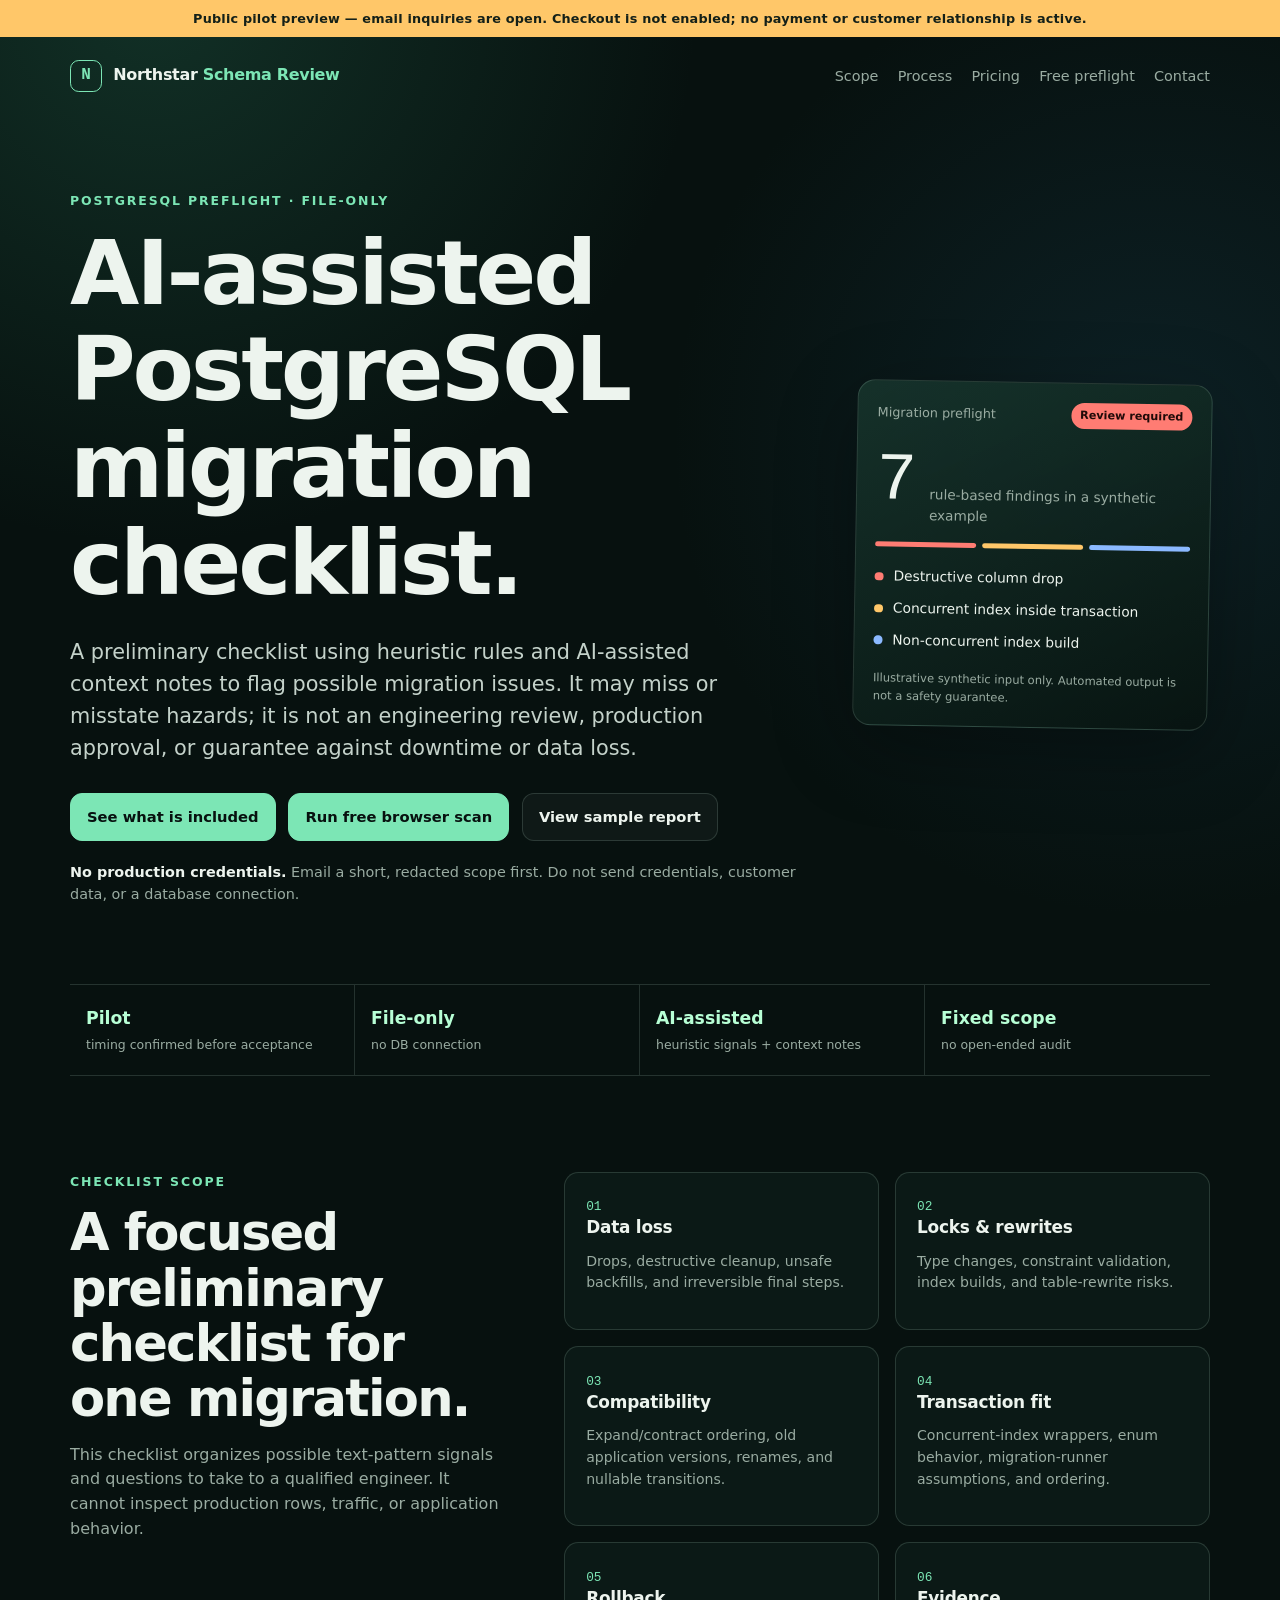
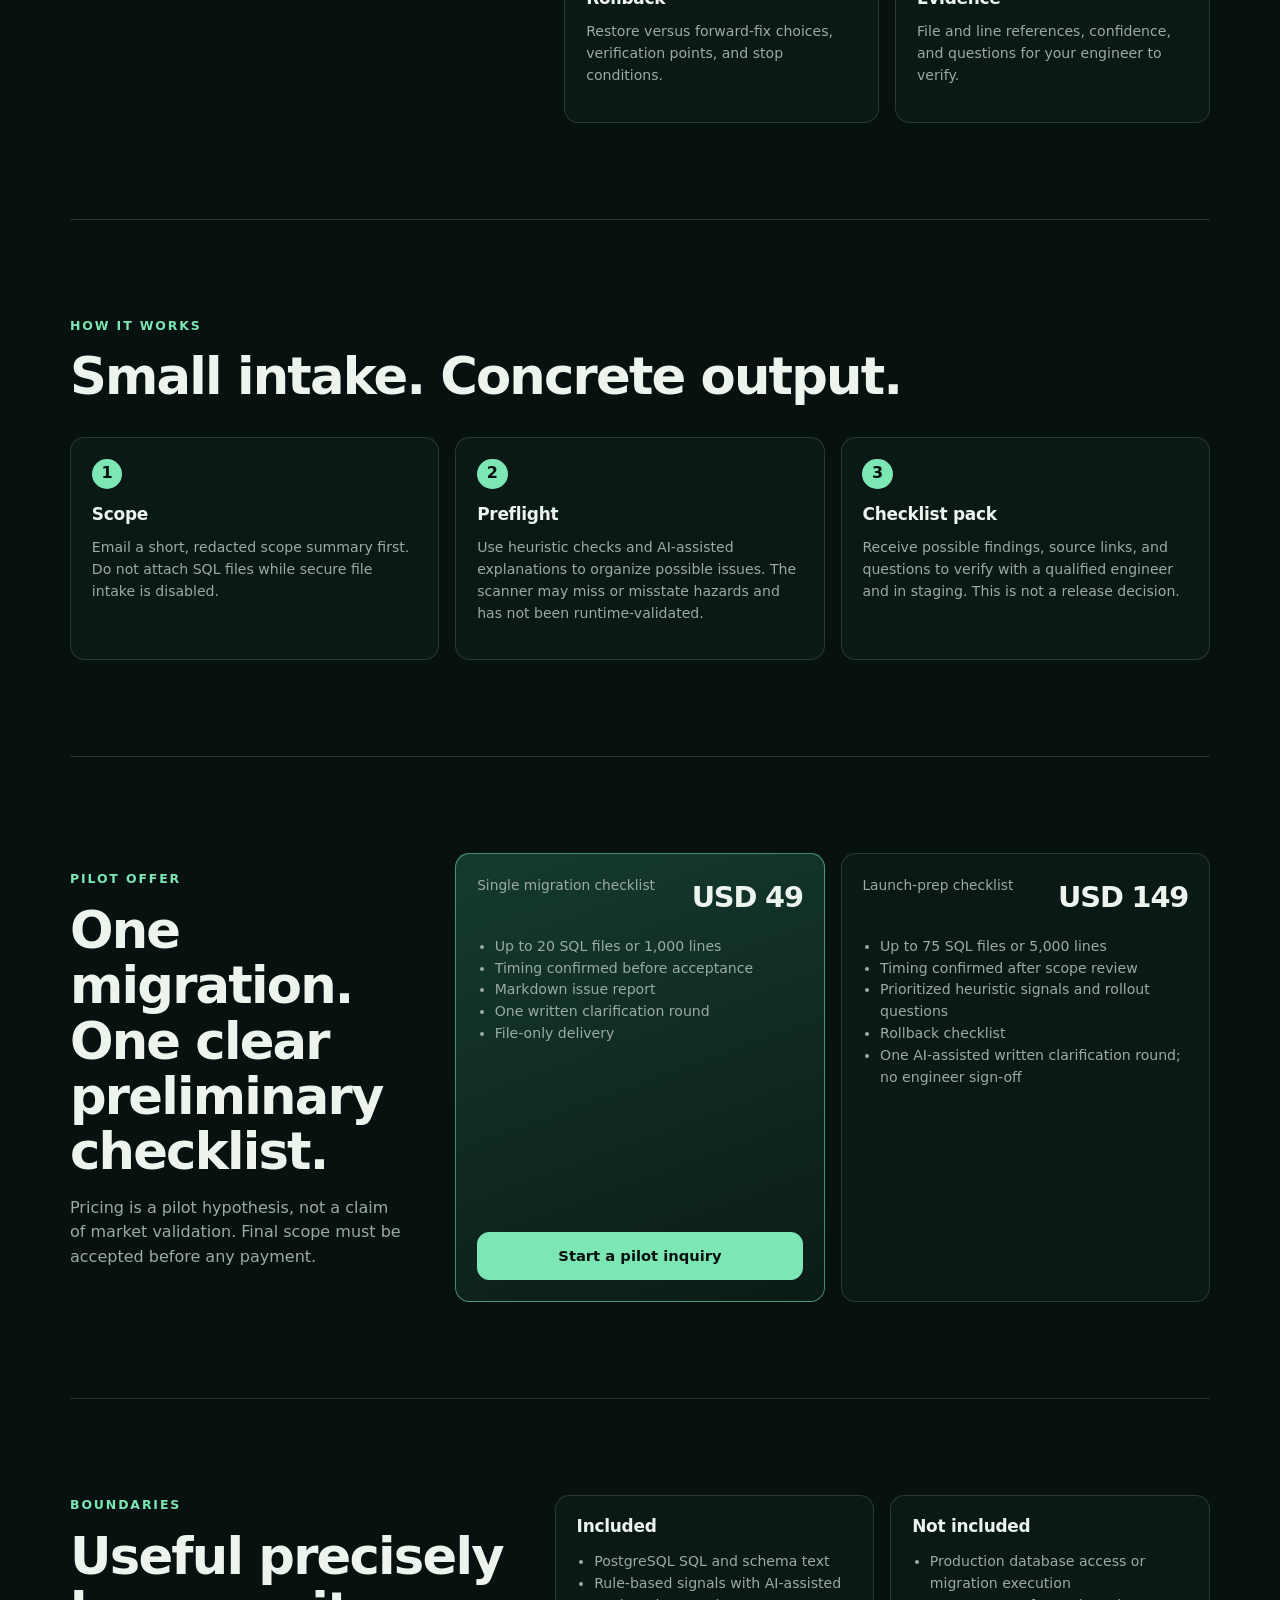
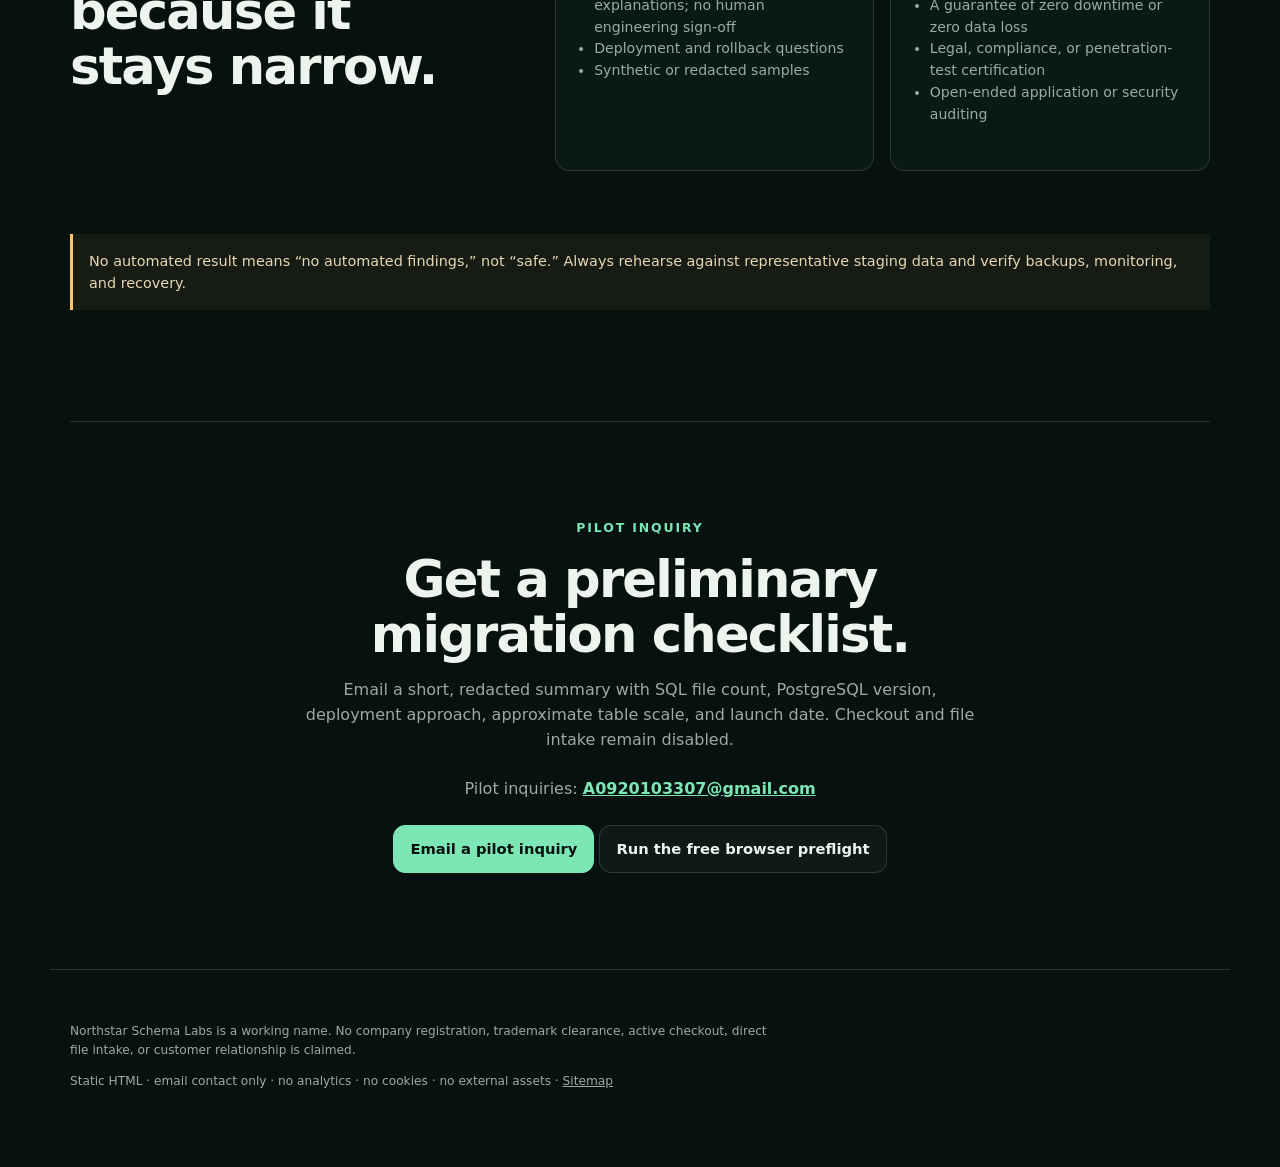
==== index.html @ df970dbc "Add sitemap and canonical URLs" ====
<!doctype html>
<html lang="en">
<head>
  <meta charset="utf-8">
  <meta name="viewport" content="width=device-width, initial-scale=1">
  <meta name="color-scheme" content="dark">
  <meta name="description" content="AI-assisted, file-only PostgreSQL migration checklist for small SaaS teams. Request a pilot with a redacted summary; file intake and checkout are not enabled.">
  <link rel="canonical" href="https://a0920103307-droid.github.io/northstar-schema-review-site/">
  <title>Northstar Schema Review — PostgreSQL migration preflight</title>
  <link rel="stylesheet" href="styles.css">
</head>
<body>
  <div class="draft-banner" role="status">
    Public pilot preview — email inquiries are open. Checkout is not enabled; no payment or customer relationship is active.
  </div>

  <header class="site-header">
    <a class="brand" href="#top" aria-label="Northstar Schema Review home">
      <span class="brand-mark" aria-hidden="true">N</span>
      <span>Northstar <em>Schema Review</em></span>
    </a>
    <nav aria-label="Primary">
      <a href="#scope">Scope</a>
      <a href="#process">Process</a>
      <a href="#pricing">Pricing</a>
      <a href="preflight.html">Free preflight</a>
      <a href="#contact">Contact</a>
    </nav>
  </header>

  <main id="top">
    <section class="hero">
      <div class="hero-copy">
        <p class="eyebrow">PostgreSQL preflight · file-only</p>
        <h1>AI-assisted PostgreSQL migration checklist.</h1>
        <p class="lede">A preliminary checklist using heuristic rules and AI-assisted context notes to flag possible migration issues. It may miss or misstate hazards; it is not an engineering review, production approval, or guarantee against downtime or data loss.</p>
        <div class="hero-actions">
          <a class="button primary" href="#scope">See what is included</a>
          <a class="button primary" href="preflight.html">Run free browser scan</a>
          <a class="button secondary" href="sample-report.html">View sample report</a>
        </div>
        <p class="proof-line"><strong>No production credentials.</strong> Email a short, redacted scope first. Do not send credentials, customer data, or a database connection.</p>
      </div>

      <aside class="status-card" aria-label="Sample automated scan summary">
        <div class="status-top">
          <span>Migration preflight</span>
          <span class="pill danger">Review required</span>
        </div>
        <div class="score-row">
          <span class="score">7</span>
          <span>rule-based findings in a synthetic example</span>
        </div>
        <div class="risk-bars" aria-hidden="true">
          <span class="bar critical"></span>
          <span class="bar high"></span>
          <span class="bar medium"></span>
        </div>
        <ul class="mini-findings">
          <li><span class="dot critical"></span>Destructive column drop</li>
          <li><span class="dot high"></span>Concurrent index inside transaction</li>
          <li><span class="dot medium"></span>Non-concurrent index build</li>
        </ul>
        <p class="small">Illustrative synthetic input only. Automated output is not a safety guarantee.</p>
      </aside>
    </section>

    <section class="strip" aria-label="Offer attributes">
      <div><strong>Pilot</strong><span>timing confirmed before acceptance</span></div>
      <div><strong>File-only</strong><span>no DB connection</span></div>
      <div><strong>AI-assisted</strong><span>heuristic signals + context notes</span></div>
      <div><strong>Fixed scope</strong><span>no open-ended audit</span></div>
    </section>

    <section id="scope" class="section two-col">
      <div>
        <p class="eyebrow">Checklist scope</p>
        <h2>A focused preliminary checklist for one migration.</h2>
        <p>This checklist organizes possible text-pattern signals and questions to take to a qualified engineer. It cannot inspect production rows, traffic, or application behavior.</p>
      </div>
      <div class="check-grid">
        <article><span>01</span><h3>Data loss</h3><p>Drops, destructive cleanup, unsafe backfills, and irreversible final steps.</p></article>
        <article><span>02</span><h3>Locks & rewrites</h3><p>Type changes, constraint validation, index builds, and table-rewrite risks.</p></article>
        <article><span>03</span><h3>Compatibility</h3><p>Expand/contract ordering, old application versions, renames, and nullable transitions.</p></article>
        <article><span>04</span><h3>Transaction fit</h3><p>Concurrent-index wrappers, enum behavior, migration-runner assumptions, and ordering.</p></article>
        <article><span>05</span><h3>Rollback</h3><p>Restore versus forward-fix choices, verification points, and stop conditions.</p></article>
        <article><span>06</span><h3>Evidence</h3><p>File and line references, confidence, and questions for your engineer to verify.</p></article>
      </div>
    </section>

    <section id="process" class="section process">
      <p class="eyebrow">How it works</p>
      <h2>Small intake. Concrete output.</h2>
      <div class="steps">
        <article><span class="step-number">1</span><h3>Scope</h3><p>Email a short, redacted scope summary first. Do not attach SQL files while secure file intake is disabled.</p></article>
        <article><span class="step-number">2</span><h3>Preflight</h3><p>Use heuristic checks and AI-assisted explanations to organize possible issues. The scanner may miss or misstate hazards and has not been runtime-validated.</p></article>
        <article><span class="step-number">3</span><h3>Checklist pack</h3><p>Receive possible findings, source links, and questions to verify with a qualified engineer and in staging. This is not a release decision.</p></article>
      </div>
    </section>

    <section id="pricing" class="section pricing">
      <div class="pricing-copy">
        <p class="eyebrow">Pilot offer</p>
        <h2>One migration. One clear preliminary checklist.</h2>
        <p>Pricing is a pilot hypothesis, not a claim of market validation. Final scope must be accepted before any payment.</p>
      </div>
      <div class="price-card featured">
        <div class="price-head"><span>Single migration checklist</span><strong>USD 49</strong></div>
        <ul>
          <li>Up to 20 SQL files or 1,000 lines</li>
          <li>Timing confirmed before acceptance</li>
          <li>Markdown issue report</li>
          <li>One written clarification round</li>
          <li>File-only delivery</li>
        </ul>
        <a class="button primary" href="mailto:A0920103307@gmail.com?subject=Northstar%20Schema%20Review%20pilot%20inquiry&amp;body=Hi%20Northstar%2C%0A%0AI%27d%20like%20an%20AI-assisted%20preliminary%20migration%20checklist.%0A%0ASQL%20file%20count%3A%0APostgreSQL%20version%3A%0ADeployment%20approach%3A%0AApproximate%20table%20scale%3A%0ALaunch%20date%3A%0A%0AI%20have%20not%20included%20credentials%2C%20customer%20data%2C%20or%20a%20database%20connection.%0A">Start a pilot inquiry</a>
      </div>
      <div class="price-card">
        <div class="price-head"><span>Launch-prep checklist</span><strong>USD 149</strong></div>
        <ul>
          <li>Up to 75 SQL files or 5,000 lines</li>
          <li>Timing confirmed after scope review</li>
          <li>Prioritized heuristic signals and rollout questions</li>
          <li>Rollback checklist</li>
          <li>One AI-assisted written clarification round; no engineer sign-off</li>
        </ul>
      </div>
    </section>

    <section id="limits" class="section limits">
      <div>
        <p class="eyebrow">Boundaries</p>
        <h2>Useful precisely because it stays narrow.</h2>
      </div>
      <div class="limit-columns">
        <div>
          <h3>Included</h3>
          <ul>
            <li>PostgreSQL SQL and schema text</li>
            <li>Rule-based signals with AI-assisted explanations; no human engineering sign-off</li>
            <li>Deployment and rollback questions</li>
            <li>Synthetic or redacted samples</li>
          </ul>
        </div>
        <div>
          <h3>Not included</h3>
          <ul>
            <li>Production database access or migration execution</li>
            <li>A guarantee of zero downtime or zero data loss</li>
            <li>Legal, compliance, or penetration-test certification</li>
            <li>Open-ended application or security auditing</li>
          </ul>
        </div>
      </div>
      <p class="warning">No automated result means “no automated findings,” not “safe.” Always rehearse against representative staging data and verify backups, monitoring, and recovery.</p>
    </section>

    <section id="contact" class="section final-cta">
      <p class="eyebrow">Pilot inquiry</p>
      <h2>Get a preliminary migration checklist.</h2>
      <p>Email a short, redacted summary with SQL file count, PostgreSQL version, deployment approach, approximate table scale, and launch date. Checkout and file intake remain disabled.</p>
      <p class="contact-address">Pilot inquiries: <a href="mailto:A0920103307@gmail.com?subject=Northstar%20Schema%20Review%20pilot%20inquiry&amp;body=Hi%20Northstar%2C%0A%0AI%27d%20like%20an%20AI-assisted%20preliminary%20migration%20checklist.%0A%0ASQL%20file%20count%3A%0APostgreSQL%20version%3A%0ADeployment%20approach%3A%0AApproximate%20table%20scale%3A%0ALaunch%20date%3A%0A%0AI%20have%20not%20included%20credentials%2C%20customer%20data%2C%20or%20a%20database%20connection.%0A">A0920103307@gmail.com</a></p>
      <a class="button primary" href="mailto:A0920103307@gmail.com?subject=Northstar%20Schema%20Review%20pilot%20inquiry&amp;body=Hi%20Northstar%2C%0A%0AI%27d%20like%20an%20AI-assisted%20preliminary%20migration%20checklist.%0A%0ASQL%20file%20count%3A%0APostgreSQL%20version%3A%0ADeployment%20approach%3A%0AApproximate%20table%20scale%3A%0ALaunch%20date%3A%0A%0AI%20have%20not%20included%20credentials%2C%20customer%20data%2C%20or%20a%20database%20connection.%0A">Email a pilot inquiry</a>
      <a class="button secondary" href="preflight.html">Run the free browser preflight</a>

    </section>
  </main>

  <footer>
    <p>Northstar Schema Labs is a working name. No company registration, trademark clearance, active checkout, direct file intake, or customer relationship is claimed.</p>
    <p>Static HTML · email contact only · no analytics · no cookies · no external assets · <a href="sitemap.xml">Sitemap</a></p>
  </footer>
</body>
</html>
---- styles.css ----
:root {
  --ink: #edf4ee;
  --muted: #9aaca2;
  --bg: #07110f;
  --panel: #0e1d19;
  --panel-2: #122822;
  --line: rgba(194, 226, 209, 0.16);
  --mint: #7ce6b5;
  --mint-2: #b7ffd5;
  --amber: #ffc769;
  --red: #ff7c73;
  --blue: #8bb9ff;
  --max: 1180px;
}

* { box-sizing: border-box; }
html { scroll-behavior: smooth; }
body {
  margin: 0;
  color: var(--ink);
  background:
    radial-gradient(circle at 12% 0%, rgba(37, 106, 81, .35), transparent 34rem),
    radial-gradient(circle at 90% 10%, rgba(30, 79, 104, .25), transparent 30rem),
    var(--bg);
  font-family: Inter, ui-sans-serif, system-ui, -apple-system, BlinkMacSystemFont, "Segoe UI", sans-serif;
  line-height: 1.55;
}
a { color: inherit; }
.hero-copy, .status-card, .price-card, .limit-columns > div, .check-grid article, .steps article { min-width: 0; }
.draft-banner {
  padding: .55rem 1rem;
  color: #142018;
  background: var(--amber);
  text-align: center;
  font-size: .8rem;
  font-weight: 750;
  letter-spacing: .015em;
}
.site-header {
  max-width: var(--max);
  margin: 0 auto;
  padding: 1.4rem 1.25rem;
  display: flex;
  align-items: center;
  justify-content: space-between;
  gap: 1rem;
}
.brand {
  display: inline-flex;
  align-items: center;
  gap: .7rem;
  text-decoration: none;
  font-weight: 760;
  letter-spacing: -.02em;
}
.brand em { color: var(--mint); font-style: normal; }
.brand-mark {
  width: 2rem;
  height: 2rem;
  border: 1px solid var(--mint);
  border-radius: .55rem;
  display: grid;
  place-items: center;
  color: var(--mint);
  font-family: ui-monospace, SFMono-Regular, Consolas, monospace;
}
nav { display: flex; flex-wrap: wrap; gap: 1.2rem; }
nav a { color: var(--muted); text-decoration: none; font-size: .9rem; }
nav a:hover, nav a:focus-visible { color: var(--ink); }
main, footer { max-width: var(--max); margin: 0 auto; padding-inline: 1.25rem; }
.hero {
  display: grid;
  grid-template-columns: minmax(0, 1.35fr) minmax(310px, .65fr);
  gap: 3rem;
  align-items: center;
  min-height: 70vh;
  padding: 4.8rem 0 4rem;
}
.eyebrow {
  margin: 0 0 .9rem;
  color: var(--mint);
  font-size: .78rem;
  font-weight: 800;
  letter-spacing: .15em;
  text-transform: uppercase;
}
h1, h2, h3 { line-height: 1.08; letter-spacing: -.035em; }
h1 { font-size: clamp(3rem, 7vw, 6.2rem); max-width: 10ch; margin: 0; }
h2 { font-size: clamp(2rem, 4vw, 3.8rem); margin: 0 0 1rem; }
h3 { font-size: 1.06rem; margin: 0 0 .55rem; letter-spacing: -.015em; }
.lede { max-width: 44rem; margin: 1.5rem 0; color: #c4d2ca; font-size: clamp(1.05rem, 2vw, 1.3rem); }
.hero-actions { display: flex; flex-wrap: wrap; gap: .8rem; margin: 1.8rem 0 1.2rem; }
.button {
  display: inline-flex;
  align-items: center;
  justify-content: center;
  min-height: 2.9rem;
  padding: .72rem 1rem;
  border: 1px solid var(--line);
  border-radius: .75rem;
  text-decoration: none;
  font-weight: 750;
  font-size: .92rem;
}
.button.primary { color: #07110f; background: var(--mint); border-color: var(--mint); }
.button.secondary { background: rgba(255,255,255,.035); }
.button:hover, .button:focus-visible { transform: translateY(-1px); }
.button.disabled { opacity: .58; cursor: not-allowed; }
.proof-line { color: var(--muted); font-size: .9rem; }
.proof-line strong { color: var(--ink); }
.status-card {
  padding: 1.2rem;
  border: 1px solid var(--line);
  border-radius: 1.1rem;
  background: linear-gradient(155deg, rgba(23, 52, 44, .92), rgba(8, 20, 17, .96));
  box-shadow: 0 22px 80px rgba(0,0,0,.32);
  transform: rotate(1deg);
}
.status-top, .price-head { display: flex; align-items: center; justify-content: space-between; gap: 1rem; }
.status-top { color: var(--muted); font-size: .8rem; }
.pill { padding: .25rem .55rem; border-radius: 999px; font-size: .7rem; font-weight: 800; }
.pill.danger { color: #200a08; background: var(--red); }
.score-row { display: flex; align-items: baseline; gap: .8rem; margin: 1.4rem 0 .8rem; color: var(--muted); font-size: .85rem; }
.score { color: var(--ink); font-family: ui-monospace, SFMono-Regular, Consolas, monospace; font-size: 4.2rem; line-height: 1; }
.risk-bars { display: grid; grid-template-columns: 1fr 1fr 1fr; gap: .35rem; margin: 1rem 0 1.2rem; }
.bar { height: .32rem; border-radius: 999px; }
.bar.critical, .dot.critical { background: var(--red); }
.bar.high, .dot.high { background: var(--amber); }
.bar.medium, .dot.medium { background: var(--blue); }
.mini-findings { list-style: none; padding: 0; margin: 0; display: grid; gap: .65rem; font-size: .86rem; }
.mini-findings li { display: flex; align-items: center; gap: .65rem; }
.dot { width: .52rem; height: .52rem; border-radius: 50%; flex: 0 0 auto; }
.small { margin: 1.2rem 0 0; color: var(--muted); font-size: .72rem; }
.strip {
  display: grid;
  grid-template-columns: repeat(4, 1fr);
  border-block: 1px solid var(--line);
}
.strip div { padding: 1.3rem 1rem; border-right: 1px solid var(--line); }
.strip div:last-child { border-right: 0; }
.strip strong, .strip span { display: block; }
.strip strong { color: var(--mint-2); font-size: 1.08rem; }
.strip span { color: var(--muted); font-size: .78rem; margin-top: .15rem; }
.section { padding: 6rem 0; }
.two-col { display: grid; grid-template-columns: .8fr 1.2fr; gap: 4rem; }
.two-col > div > p:not(.eyebrow) { color: var(--muted); max-width: 38rem; }
.check-grid { display: grid; grid-template-columns: 1fr 1fr; gap: 1rem; }
.check-grid article, .steps article, .price-card, .limit-columns > div {
  padding: 1.3rem;
  border: 1px solid var(--line);
  border-radius: .9rem;
  background: rgba(14, 29, 25, .78);
}
.check-grid article span { color: var(--mint); font-family: ui-monospace, SFMono-Regular, Consolas, monospace; font-size: .8rem; }
.check-grid p, .steps p, .price-card li, .limit-columns li { color: var(--muted); font-size: .88rem; }
.process { border-top: 1px solid var(--line); }
.steps { display: grid; grid-template-columns: repeat(3, 1fr); gap: 1rem; margin-top: 2rem; }
.step-number {
  display: grid;
  place-items: center;
  width: 1.9rem;
  height: 1.9rem;
  margin-bottom: 1rem;
  border-radius: 50%;
  color: #07110f;
  background: var(--mint);
  font-weight: 850;
}
.pricing { display: grid; grid-template-columns: 1fr 1fr 1fr; gap: 1rem; align-items: stretch; border-top: 1px solid var(--line); }
.pricing-copy { padding: 1rem 2rem 1rem 0; }
.pricing-copy p:not(.eyebrow) { color: var(--muted); }
.price-card { display: flex; flex-direction: column; }
.price-card.featured { border-color: rgba(124, 230, 181, .55); background: linear-gradient(160deg, rgba(23, 64, 52, .9), rgba(12, 28, 23, .92)); }
.price-head { align-items: flex-start; color: var(--muted); font-size: .86rem; }
.price-head strong { color: var(--ink); font-size: 1.8rem; letter-spacing: -.04em; }
.price-card ul, .limit-columns ul { padding-left: 1.1rem; margin: 1rem 0 1.5rem; }
.price-card .button { margin-top: auto; }
.limits { display: grid; grid-template-columns: .8fr 1.2fr; gap: 3rem; border-top: 1px solid var(--line); }
.limit-columns { display: grid; grid-template-columns: 1fr 1fr; gap: 1rem; }
.warning { grid-column: 1 / -1; padding: 1rem; border-left: 3px solid var(--amber); color: #e7d7b3; background: rgba(255,199,105,.06); font-size: .9rem; }
.final-cta { text-align: center; border-top: 1px solid var(--line); }
.final-cta h2 { max-width: 16ch; margin-inline: auto; }
.final-cta p:not(.eyebrow) { max-width: 42rem; margin: 0 auto 1.5rem; color: var(--muted); }
.contact-address a { color: var(--mint); font-weight: 750; }
footer { padding-block: 2.5rem 4rem; border-top: 1px solid var(--line); color: var(--muted); font-size: .76rem; }
footer p { max-width: 44rem; }
@media (max-width: 900px) {
  .site-header { align-items: flex-start; }
  nav { display: none; }
  .hero, .two-col, .limits, .pricing { grid-template-columns: 1fr; }
  .hero { padding-top: 3rem; }
  .status-card { max-width: 480px; transform: none; }
  .pricing-copy { padding: 0; }
  .strip { grid-template-columns: 1fr 1fr; }
  .strip div:nth-child(2) { border-right: 0; }
  .strip div:nth-child(-n+2) { border-bottom: 1px solid var(--line); }
}
@media (max-width: 620px) {
  body { overflow-x: hidden; }
  .site-header, main, footer { padding-inline: 1rem; }
  .hero { gap: 2rem; }
  .check-grid, .steps, .limit-columns { grid-template-columns: 1fr; }
  .section { padding: 4rem 0; }
  h1 { font-size: clamp(2.35rem, 13vw, 3.6rem); max-width: 12ch; overflow-wrap: anywhere; }
  .lede, .proof-line, .warning, .small { overflow-wrap: anywhere; }
  .hero-actions { display: grid; grid-template-columns: 1fr; }
  .button { width: 100%; max-width: 100%; padding-inline: .8rem; text-align: center; white-space: normal; }
  .status-card { width: 100%; max-width: 100%; }
  .score-row { flex-wrap: wrap; }
  .mini-findings li { min-width: 0; overflow-wrap: anywhere; }
  .strip { grid-template-columns: 1fr; }
  .strip div { border-right: 0; border-bottom: 1px solid var(--line); }
  .strip div:last-child { border-bottom: 0; }
}
@media (prefers-reduced-motion: reduce) {
  html { scroll-behavior: auto; }
  .button:hover, .button:focus-visible { transform: none; }
}
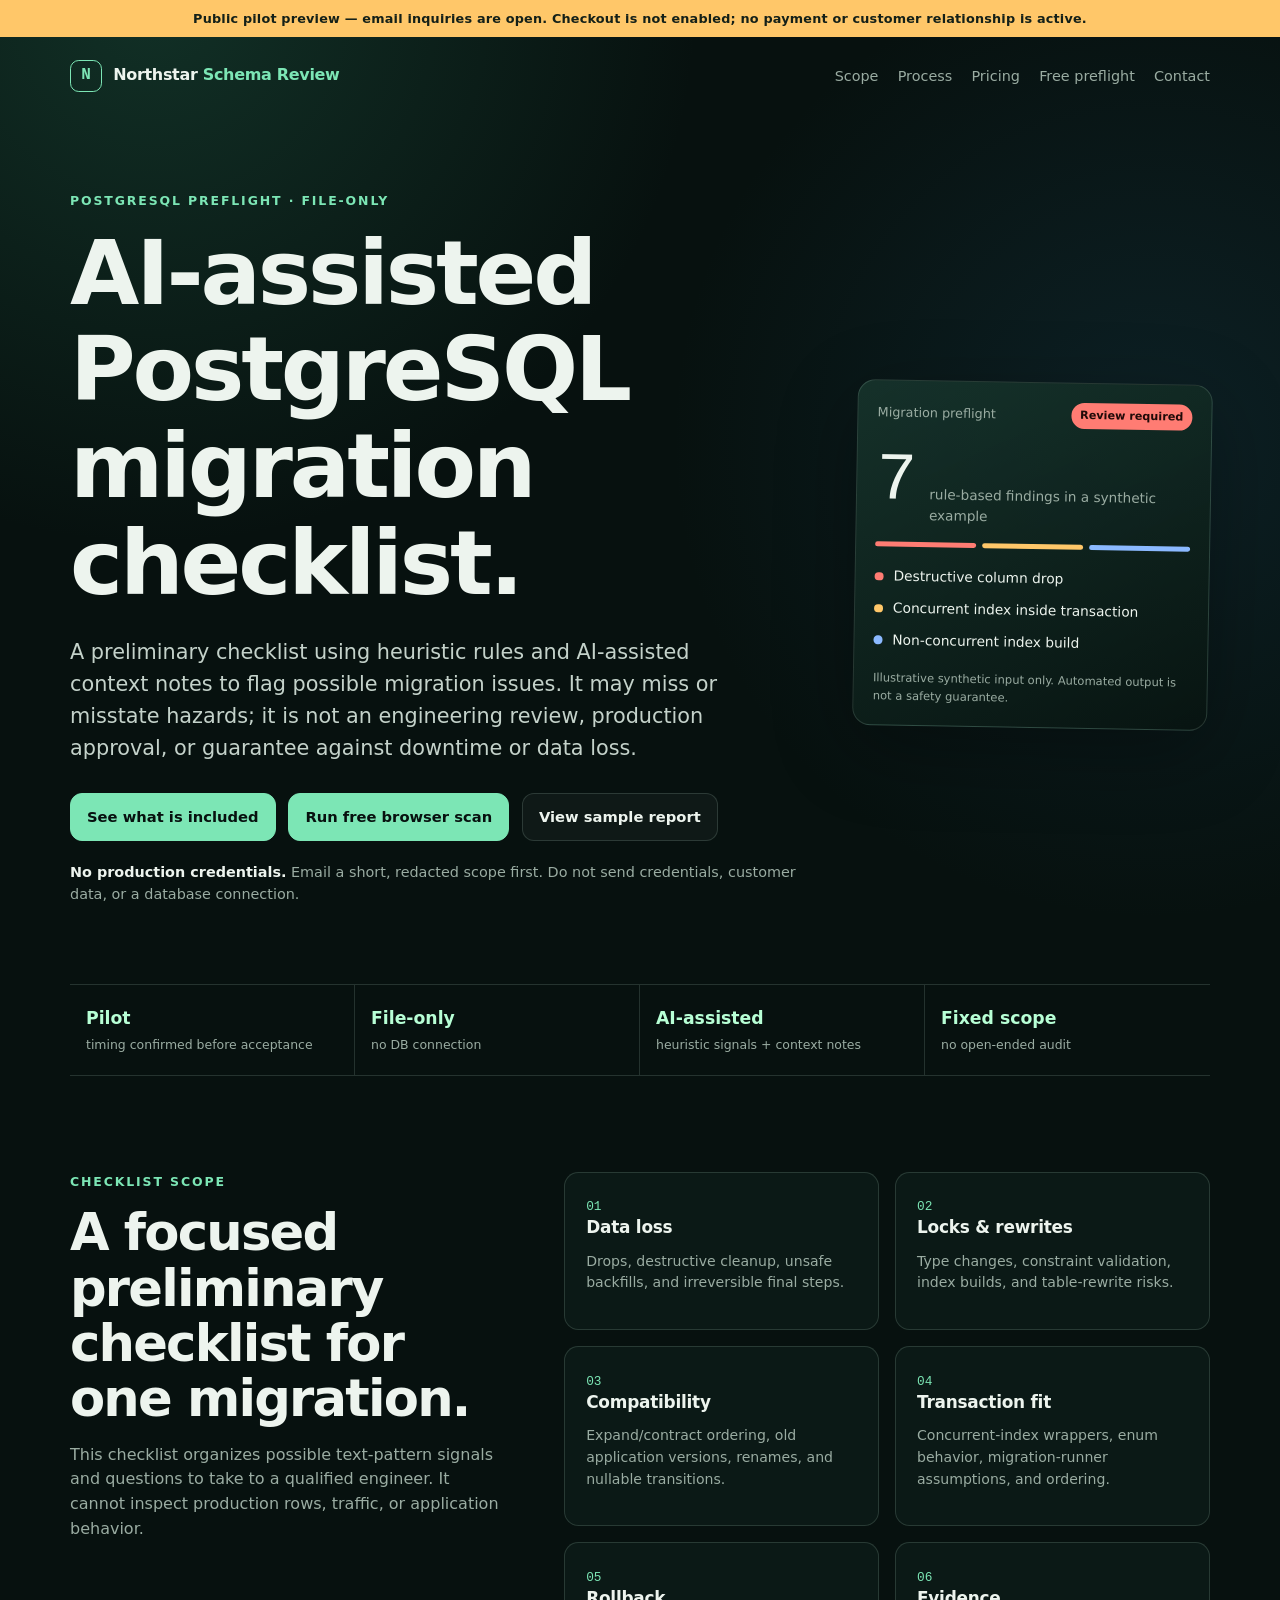
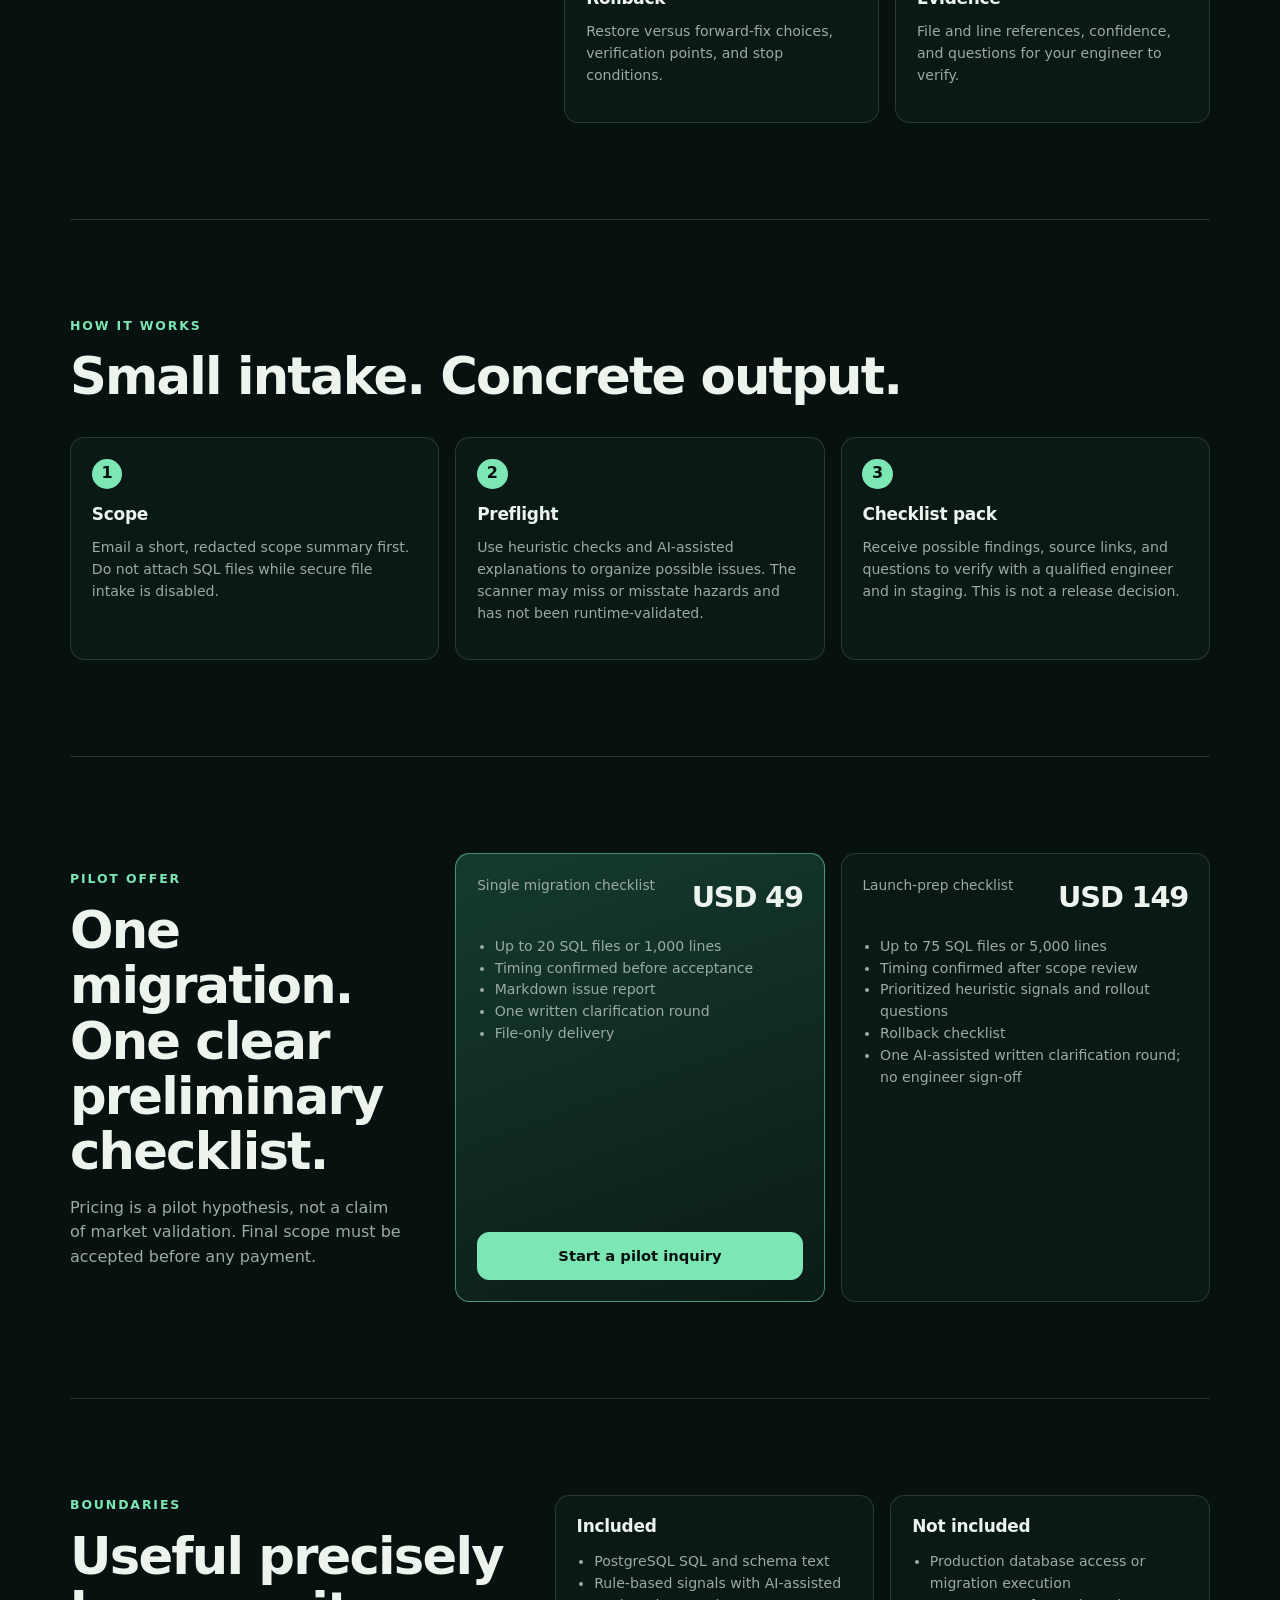
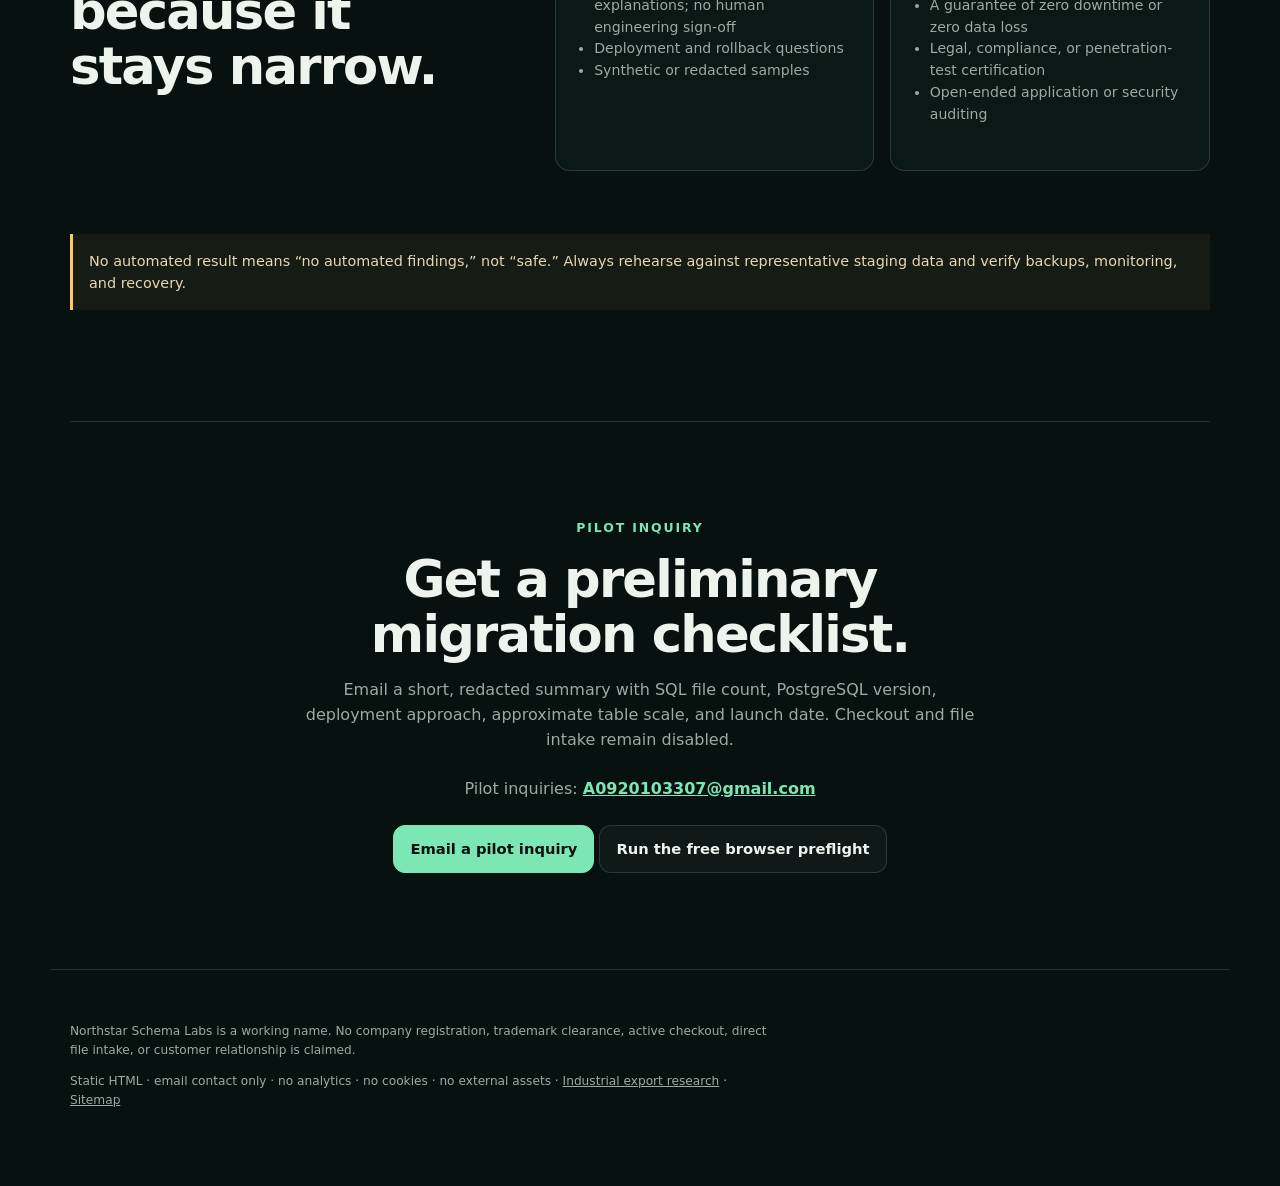
==== commit 9eeb0684: "Add export channel research pilot" ====
--- a/index.html
+++ b/index.html
@@ -168,7 +168,7 @@
 
   <footer>
     <p>Northstar Schema Labs is a working name. No company registration, trademark clearance, active checkout, direct file intake, or customer relationship is claimed.</p>
-    <p>Static HTML · email contact only · no analytics · no cookies · no external assets · <a href="sitemap.xml">Sitemap</a></p>
+    <p>Static HTML · email contact only · no analytics · no cookies · no external assets · <a href="export-research/">Industrial export research</a> · <a href="sitemap.xml">Sitemap</a></p>
   </footer>
 </body>
 </html>
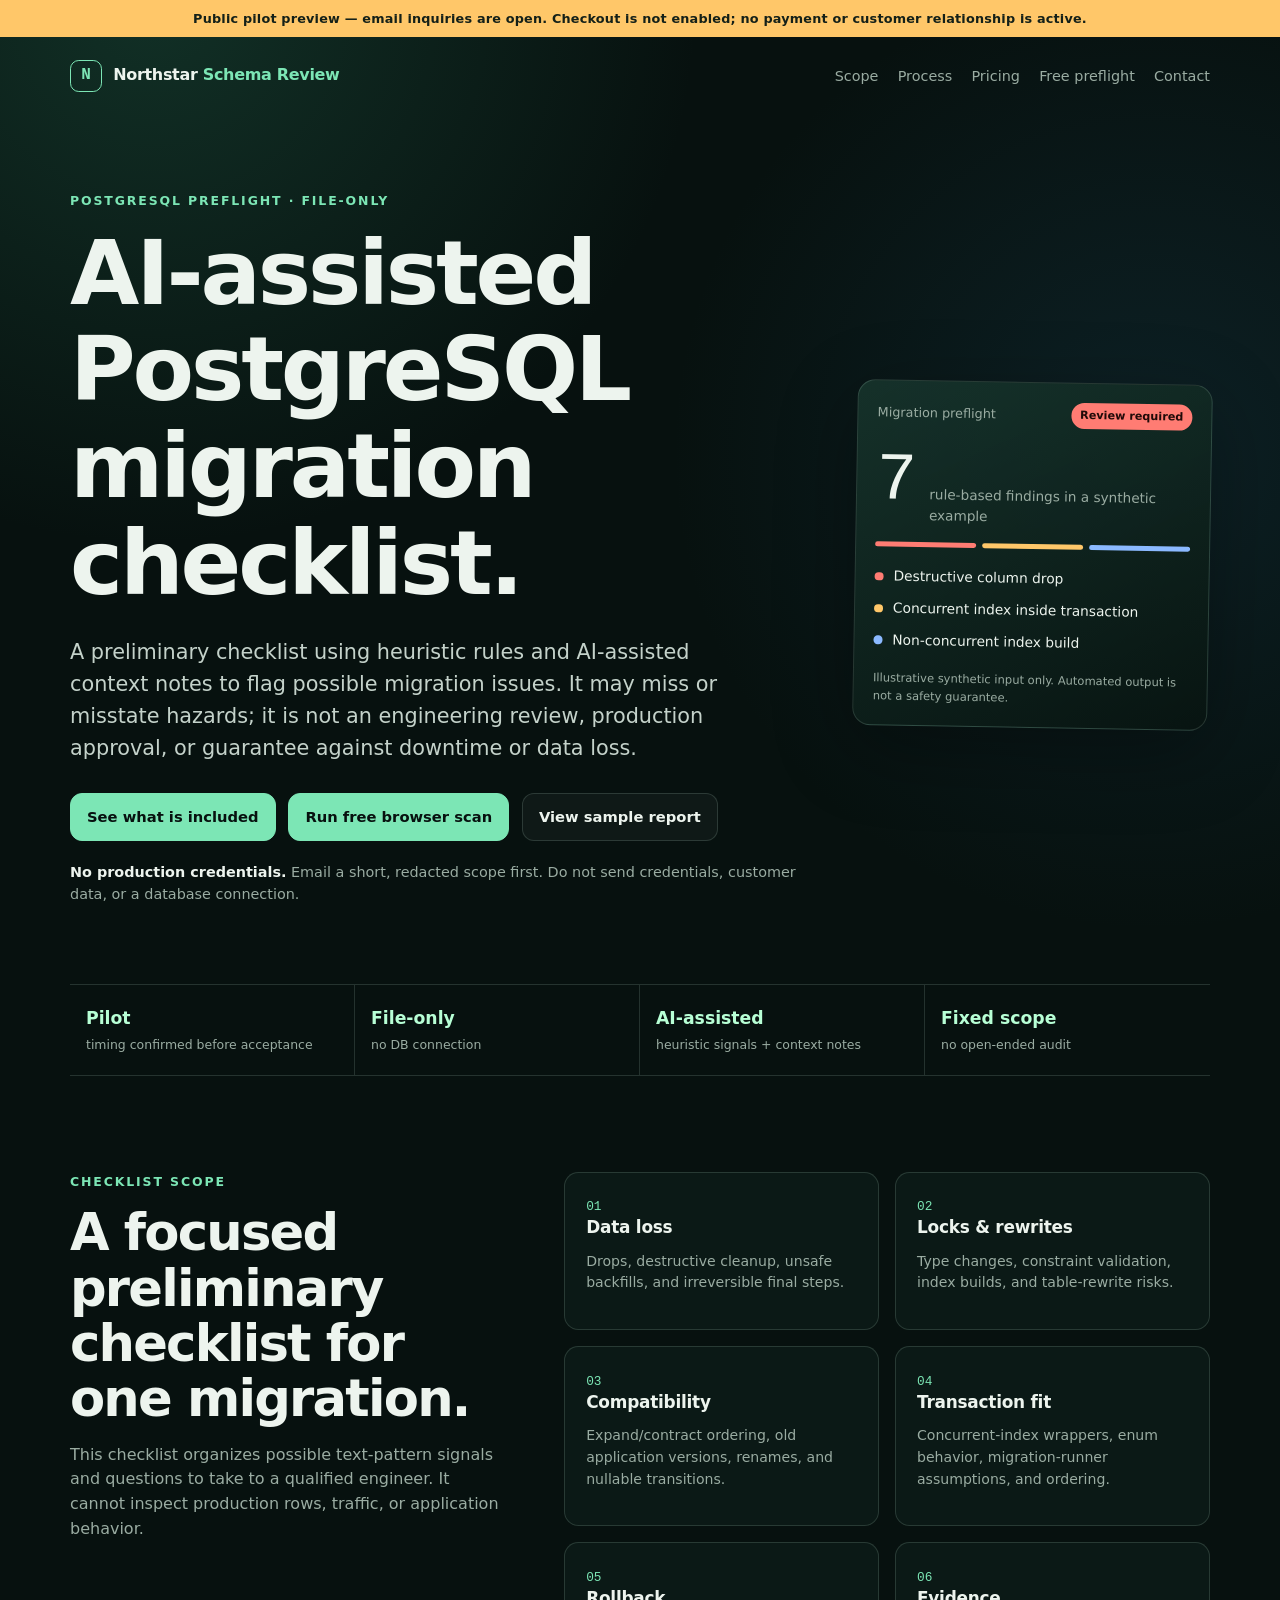
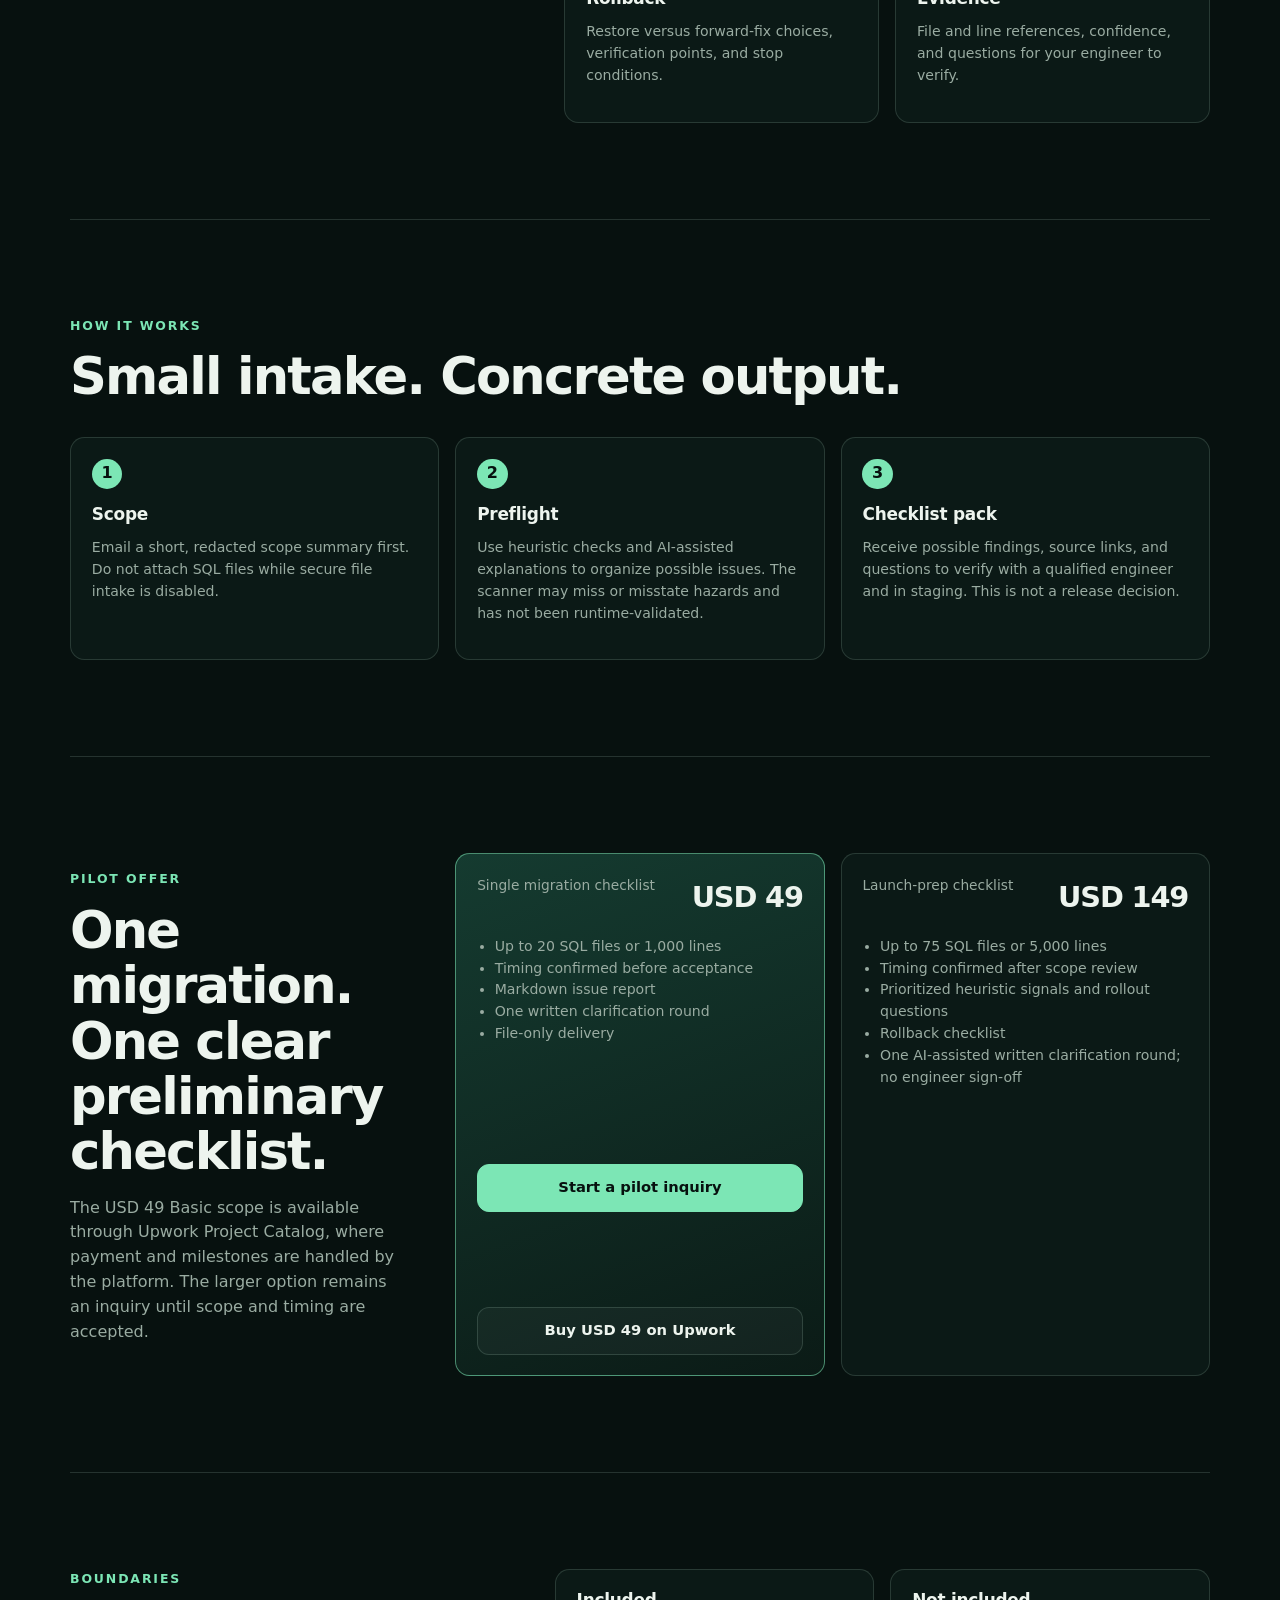
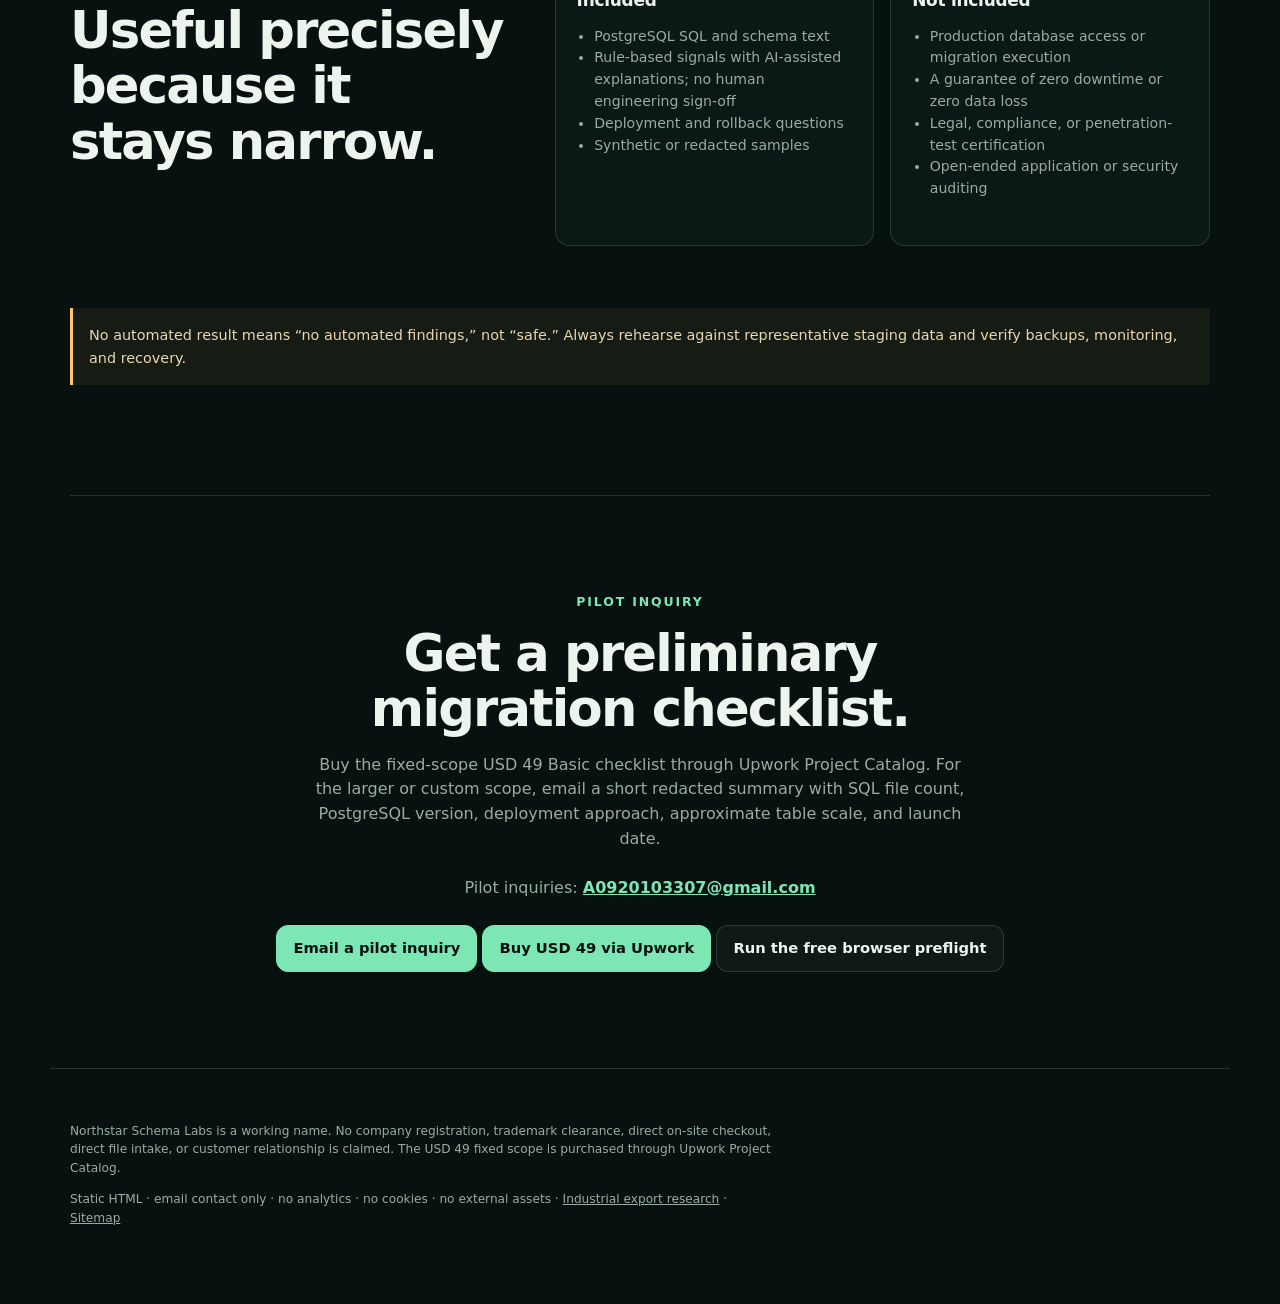
==== commit bf0218c8: "Link fixed-scope pilot to Upwork checkout" ====
--- a/index.html
+++ b/index.html
@@ -4,7 +4,7 @@
   <meta charset="utf-8">
   <meta name="viewport" content="width=device-width, initial-scale=1">
   <meta name="color-scheme" content="dark">
-  <meta name="description" content="AI-assisted, file-only PostgreSQL migration checklist for small SaaS teams. Request a pilot with a redacted summary; file intake and checkout are not enabled.">
+  <meta name="description" content="AI-assisted, file-only PostgreSQL migration checklist for small SaaS teams. Buy the fixed-scope USD 49 pilot through Upwork Project Catalog or request a custom scope.">
   <link rel="canonical" href="https://a0920103307-droid.github.io/northstar-schema-review-site/">
   <title>Northstar Schema Review — PostgreSQL migration preflight</title>
   <link rel="stylesheet" href="styles.css">
@@ -102,7 +102,7 @@
       <div class="pricing-copy">
         <p class="eyebrow">Pilot offer</p>
         <h2>One migration. One clear preliminary checklist.</h2>
-        <p>Pricing is a pilot hypothesis, not a claim of market validation. Final scope must be accepted before any payment.</p>
+        <p>The USD 49 Basic scope is available through Upwork Project Catalog, where payment and milestones are handled by the platform. The larger option remains an inquiry until scope and timing are accepted.</p>
       </div>
       <div class="price-card featured">
         <div class="price-head"><span>Single migration checklist</span><strong>USD 49</strong></div>
@@ -114,6 +114,7 @@
           <li>File-only delivery</li>
         </ul>
         <a class="button primary" href="mailto:A0920103307@gmail.com?subject=Northstar%20Schema%20Review%20pilot%20inquiry&amp;body=Hi%20Northstar%2C%0A%0AI%27d%20like%20an%20AI-assisted%20preliminary%20migration%20checklist.%0A%0ASQL%20file%20count%3A%0APostgreSQL%20version%3A%0ADeployment%20approach%3A%0AApproximate%20table%20scale%3A%0ALaunch%20date%3A%0A%0AI%20have%20not%20included%20credentials%2C%20customer%20data%2C%20or%20a%20database%20connection.%0A">Start a pilot inquiry</a>
+        <a class="button secondary" href="https://www.upwork.com/services/product/development-it-postgresql-migration-safety-review-with-file-only-preflight-2121960555841830491" target="_blank" rel="noopener">Buy USD 49 on Upwork</a>
       </div>
       <div class="price-card">
         <div class="price-head"><span>Launch-prep checklist</span><strong>USD 149</strong></div>
@@ -158,16 +159,17 @@
     <section id="contact" class="section final-cta">
       <p class="eyebrow">Pilot inquiry</p>
       <h2>Get a preliminary migration checklist.</h2>
-      <p>Email a short, redacted summary with SQL file count, PostgreSQL version, deployment approach, approximate table scale, and launch date. Checkout and file intake remain disabled.</p>
+      <p>Buy the fixed-scope USD 49 Basic checklist through Upwork Project Catalog. For the larger or custom scope, email a short redacted summary with SQL file count, PostgreSQL version, deployment approach, approximate table scale, and launch date.</p>
       <p class="contact-address">Pilot inquiries: <a href="mailto:A0920103307@gmail.com?subject=Northstar%20Schema%20Review%20pilot%20inquiry&amp;body=Hi%20Northstar%2C%0A%0AI%27d%20like%20an%20AI-assisted%20preliminary%20migration%20checklist.%0A%0ASQL%20file%20count%3A%0APostgreSQL%20version%3A%0ADeployment%20approach%3A%0AApproximate%20table%20scale%3A%0ALaunch%20date%3A%0A%0AI%20have%20not%20included%20credentials%2C%20customer%20data%2C%20or%20a%20database%20connection.%0A">A0920103307@gmail.com</a></p>
       <a class="button primary" href="mailto:A0920103307@gmail.com?subject=Northstar%20Schema%20Review%20pilot%20inquiry&amp;body=Hi%20Northstar%2C%0A%0AI%27d%20like%20an%20AI-assisted%20preliminary%20migration%20checklist.%0A%0ASQL%20file%20count%3A%0APostgreSQL%20version%3A%0ADeployment%20approach%3A%0AApproximate%20table%20scale%3A%0ALaunch%20date%3A%0A%0AI%20have%20not%20included%20credentials%2C%20customer%20data%2C%20or%20a%20database%20connection.%0A">Email a pilot inquiry</a>
+      <a class="button primary" href="https://www.upwork.com/services/product/development-it-postgresql-migration-safety-review-with-file-only-preflight-2121960555841830491" target="_blank" rel="noopener">Buy USD 49 via Upwork</a>
       <a class="button secondary" href="preflight.html">Run the free browser preflight</a>
 
     </section>
   </main>
 
   <footer>
-    <p>Northstar Schema Labs is a working name. No company registration, trademark clearance, active checkout, direct file intake, or customer relationship is claimed.</p>
+    <p>Northstar Schema Labs is a working name. No company registration, trademark clearance, direct on-site checkout, direct file intake, or customer relationship is claimed. The USD 49 fixed scope is purchased through Upwork Project Catalog.</p>
     <p>Static HTML · email contact only · no analytics · no cookies · no external assets · <a href="export-research/">Industrial export research</a> · <a href="sitemap.xml">Sitemap</a></p>
   </footer>
 </body>
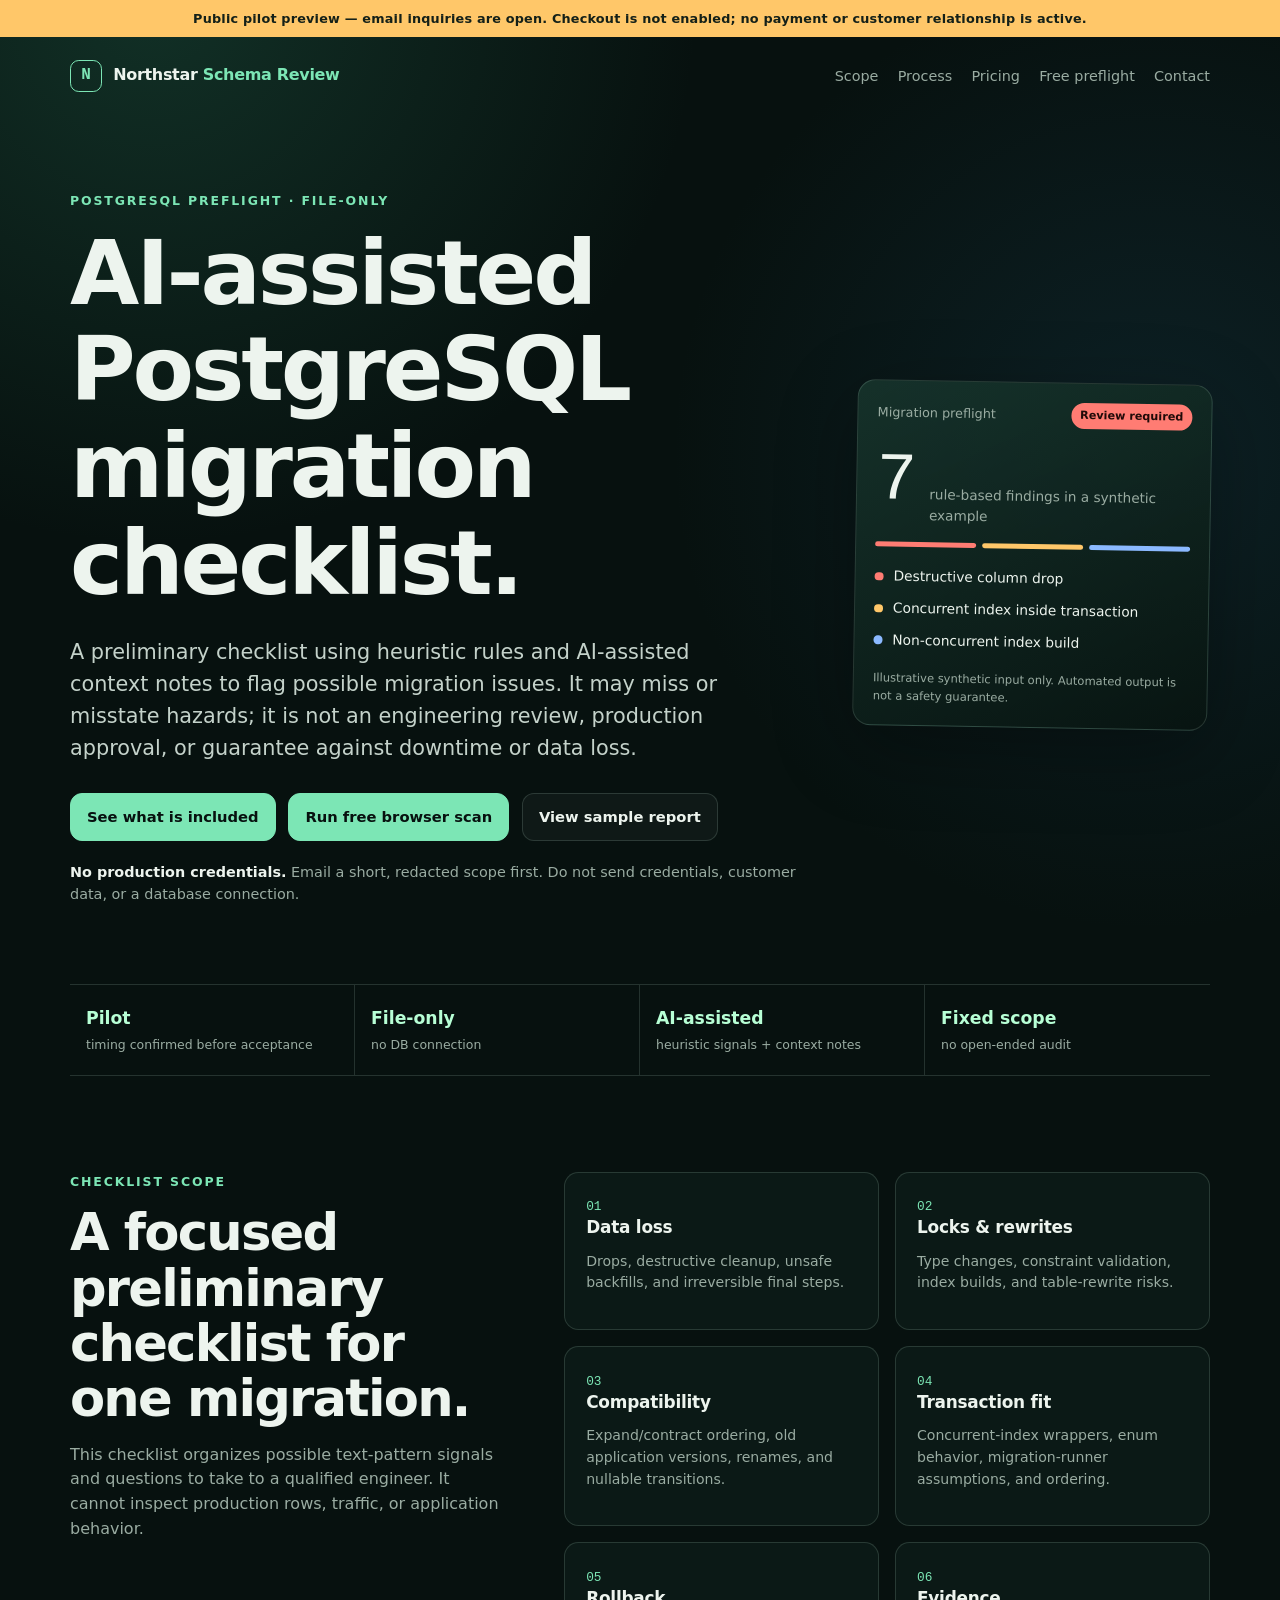
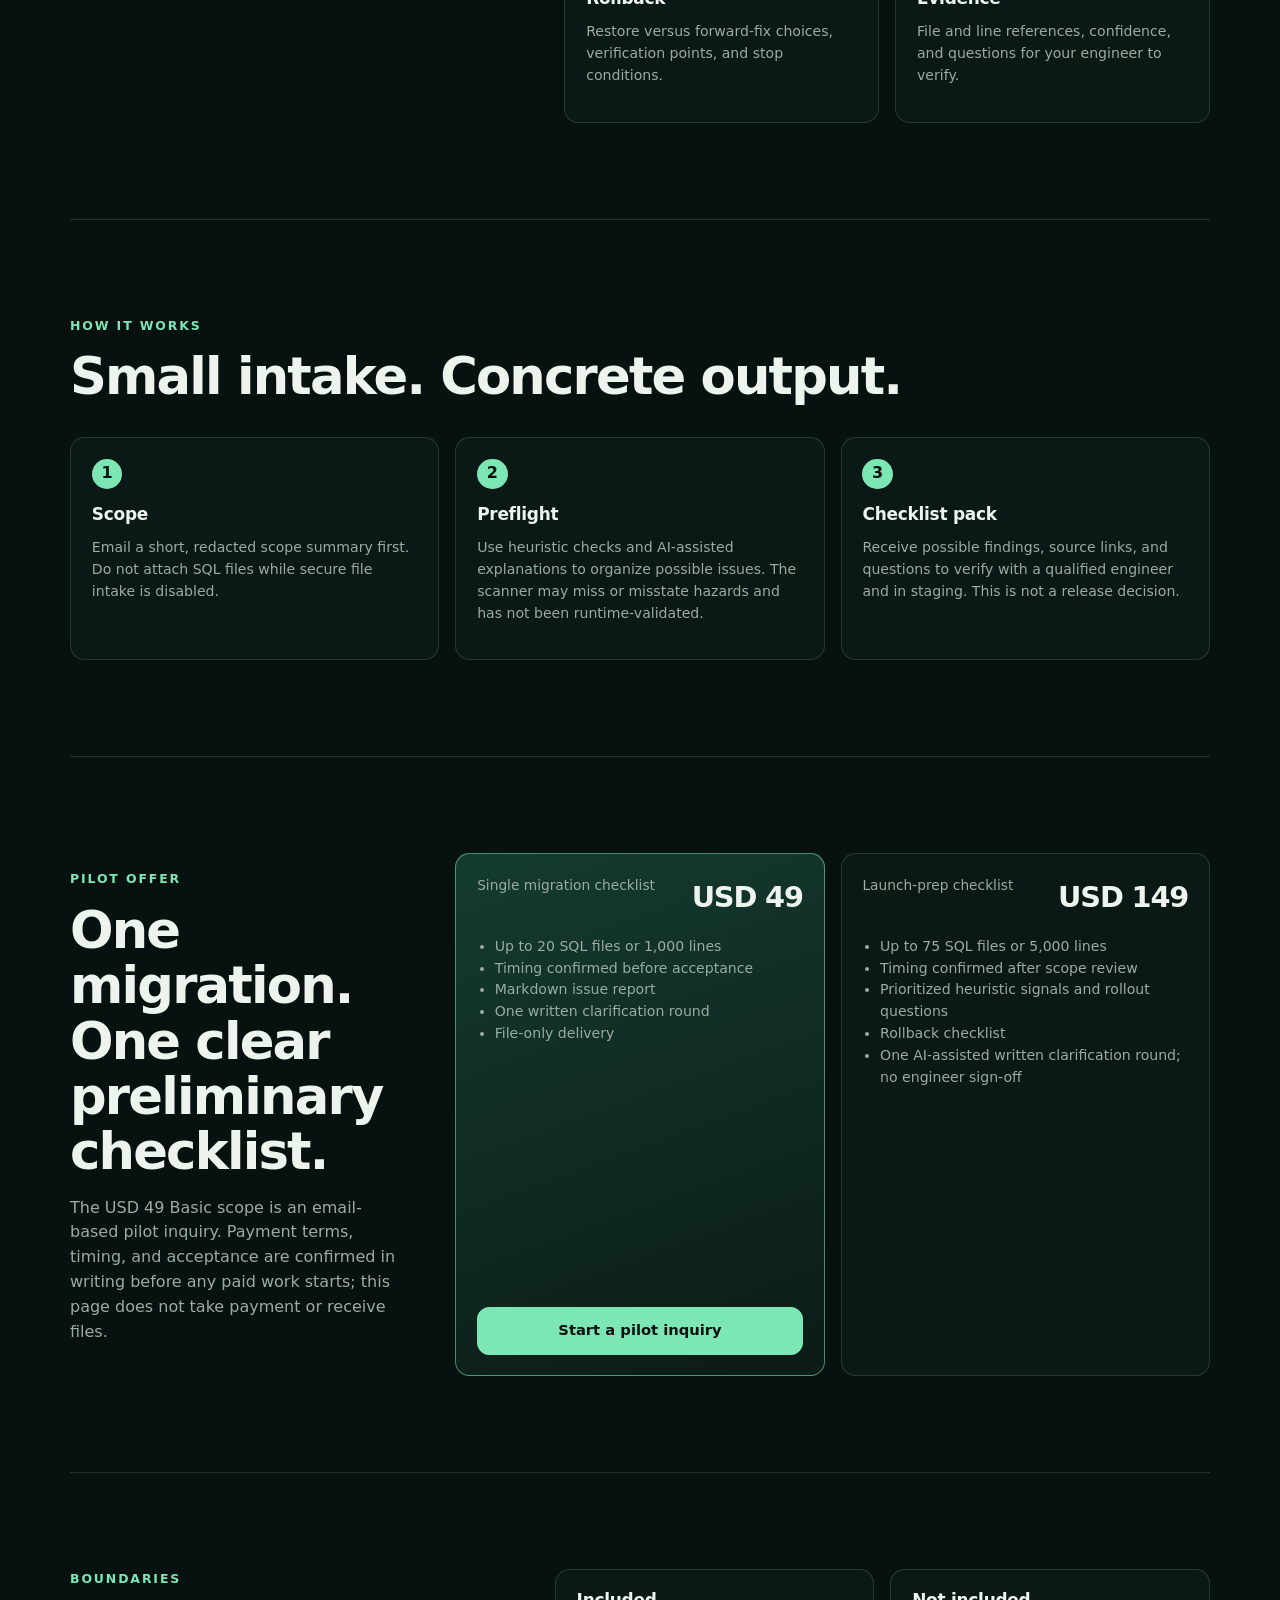
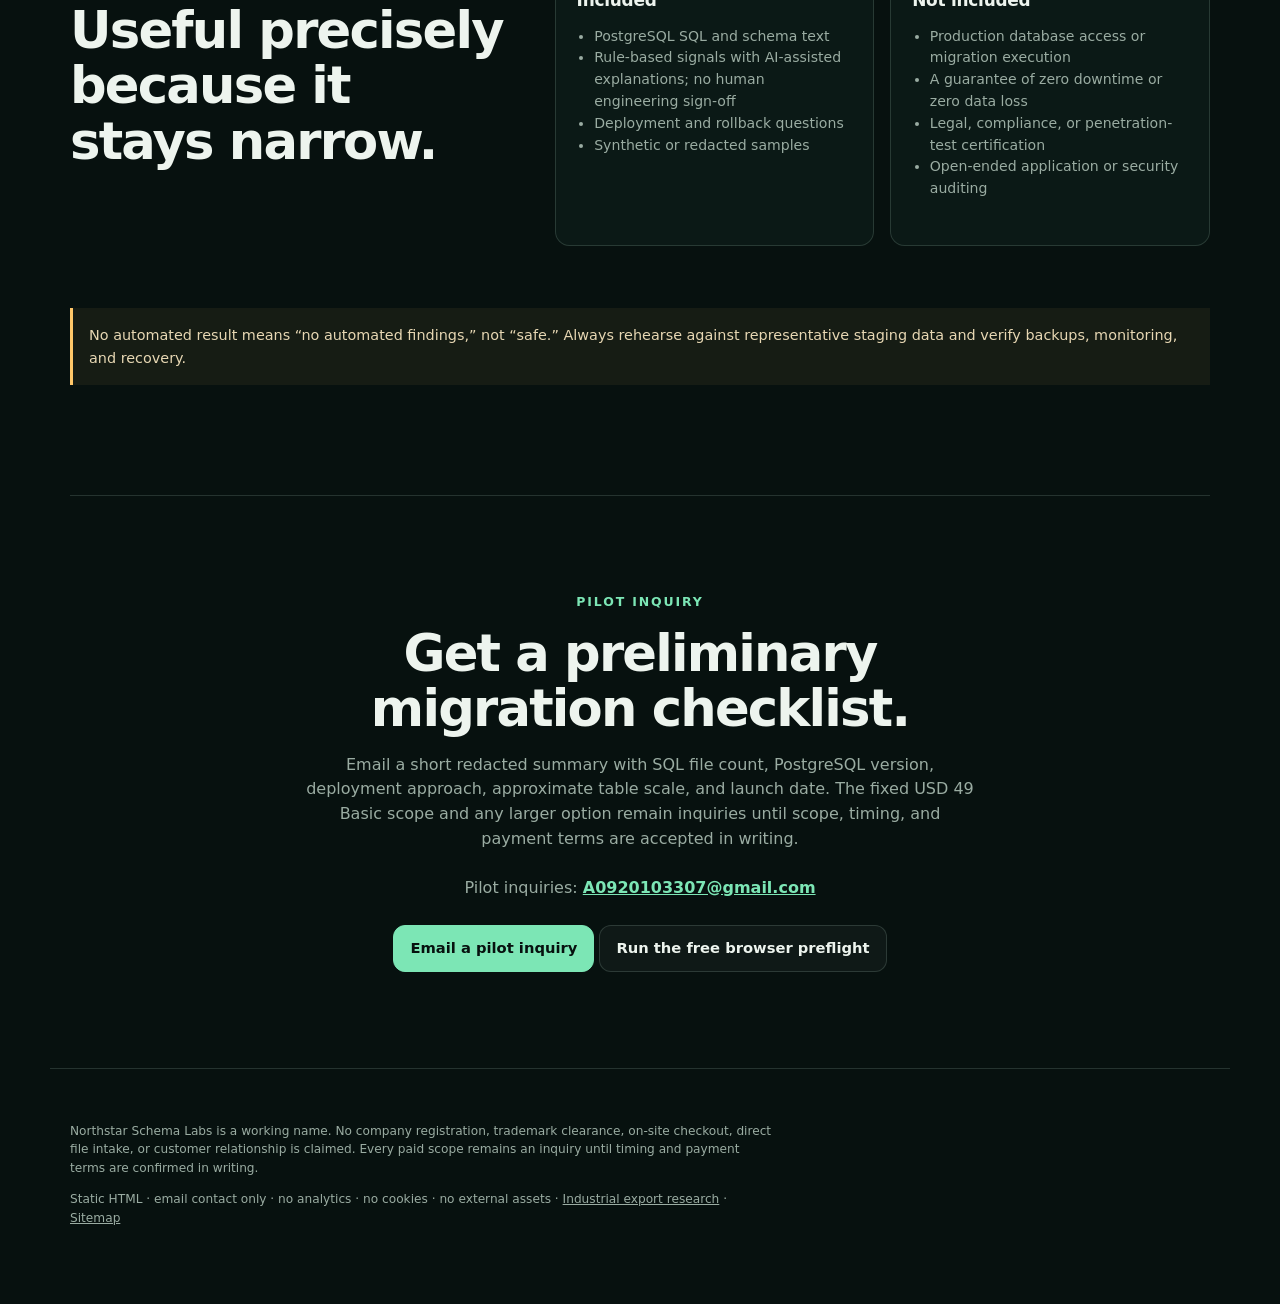
==== commit 417b4bf2: "Remove Upwork purchase links from public pages" ====
--- a/index.html
+++ b/index.html
@@ -4,7 +4,7 @@
   <meta charset="utf-8">
   <meta name="viewport" content="width=device-width, initial-scale=1">
   <meta name="color-scheme" content="dark">
-  <meta name="description" content="AI-assisted, file-only PostgreSQL migration checklist for small SaaS teams. Buy the fixed-scope USD 49 pilot through Upwork Project Catalog or request a custom scope.">
+  <meta name="description" content="AI-assisted, file-only PostgreSQL migration checklist for small SaaS teams. Request a fixed-scope pilot by email; no checkout or file upload is enabled.">
   <link rel="canonical" href="https://a0920103307-droid.github.io/northstar-schema-review-site/">
   <title>Northstar Schema Review — PostgreSQL migration preflight</title>
   <link rel="stylesheet" href="styles.css">
@@ -102,7 +102,7 @@
       <div class="pricing-copy">
         <p class="eyebrow">Pilot offer</p>
         <h2>One migration. One clear preliminary checklist.</h2>
-        <p>The USD 49 Basic scope is available through Upwork Project Catalog, where payment and milestones are handled by the platform. The larger option remains an inquiry until scope and timing are accepted.</p>
+        <p>The USD 49 Basic scope is an email-based pilot inquiry. Payment terms, timing, and acceptance are confirmed in writing before any paid work starts; this page does not take payment or receive files.</p>
       </div>
       <div class="price-card featured">
         <div class="price-head"><span>Single migration checklist</span><strong>USD 49</strong></div>
@@ -114,7 +114,6 @@
           <li>File-only delivery</li>
         </ul>
         <a class="button primary" href="mailto:A0920103307@gmail.com?subject=Northstar%20Schema%20Review%20pilot%20inquiry&amp;body=Hi%20Northstar%2C%0A%0AI%27d%20like%20an%20AI-assisted%20preliminary%20migration%20checklist.%0A%0ASQL%20file%20count%3A%0APostgreSQL%20version%3A%0ADeployment%20approach%3A%0AApproximate%20table%20scale%3A%0ALaunch%20date%3A%0A%0AI%20have%20not%20included%20credentials%2C%20customer%20data%2C%20or%20a%20database%20connection.%0A">Start a pilot inquiry</a>
-        <a class="button secondary" href="https://www.upwork.com/services/product/development-it-postgresql-migration-safety-review-with-file-only-preflight-2121960555841830491" target="_blank" rel="noopener">Buy USD 49 on Upwork</a>
       </div>
       <div class="price-card">
         <div class="price-head"><span>Launch-prep checklist</span><strong>USD 149</strong></div>
@@ -159,17 +158,16 @@
     <section id="contact" class="section final-cta">
       <p class="eyebrow">Pilot inquiry</p>
       <h2>Get a preliminary migration checklist.</h2>
-      <p>Buy the fixed-scope USD 49 Basic checklist through Upwork Project Catalog. For the larger or custom scope, email a short redacted summary with SQL file count, PostgreSQL version, deployment approach, approximate table scale, and launch date.</p>
+      <p>Email a short redacted summary with SQL file count, PostgreSQL version, deployment approach, approximate table scale, and launch date. The fixed USD 49 Basic scope and any larger option remain inquiries until scope, timing, and payment terms are accepted in writing.</p>
       <p class="contact-address">Pilot inquiries: <a href="mailto:A0920103307@gmail.com?subject=Northstar%20Schema%20Review%20pilot%20inquiry&amp;body=Hi%20Northstar%2C%0A%0AI%27d%20like%20an%20AI-assisted%20preliminary%20migration%20checklist.%0A%0ASQL%20file%20count%3A%0APostgreSQL%20version%3A%0ADeployment%20approach%3A%0AApproximate%20table%20scale%3A%0ALaunch%20date%3A%0A%0AI%20have%20not%20included%20credentials%2C%20customer%20data%2C%20or%20a%20database%20connection.%0A">A0920103307@gmail.com</a></p>
       <a class="button primary" href="mailto:A0920103307@gmail.com?subject=Northstar%20Schema%20Review%20pilot%20inquiry&amp;body=Hi%20Northstar%2C%0A%0AI%27d%20like%20an%20AI-assisted%20preliminary%20migration%20checklist.%0A%0ASQL%20file%20count%3A%0APostgreSQL%20version%3A%0ADeployment%20approach%3A%0AApproximate%20table%20scale%3A%0ALaunch%20date%3A%0A%0AI%20have%20not%20included%20credentials%2C%20customer%20data%2C%20or%20a%20database%20connection.%0A">Email a pilot inquiry</a>
-      <a class="button primary" href="https://www.upwork.com/services/product/development-it-postgresql-migration-safety-review-with-file-only-preflight-2121960555841830491" target="_blank" rel="noopener">Buy USD 49 via Upwork</a>
       <a class="button secondary" href="preflight.html">Run the free browser preflight</a>
 
     </section>
   </main>
 
   <footer>
-    <p>Northstar Schema Labs is a working name. No company registration, trademark clearance, direct on-site checkout, direct file intake, or customer relationship is claimed. The USD 49 fixed scope is purchased through Upwork Project Catalog.</p>
+    <p>Northstar Schema Labs is a working name. No company registration, trademark clearance, on-site checkout, direct file intake, or customer relationship is claimed. Every paid scope remains an inquiry until timing and payment terms are confirmed in writing.</p>
     <p>Static HTML · email contact only · no analytics · no cookies · no external assets · <a href="export-research/">Industrial export research</a> · <a href="sitemap.xml">Sitemap</a></p>
   </footer>
 </body>
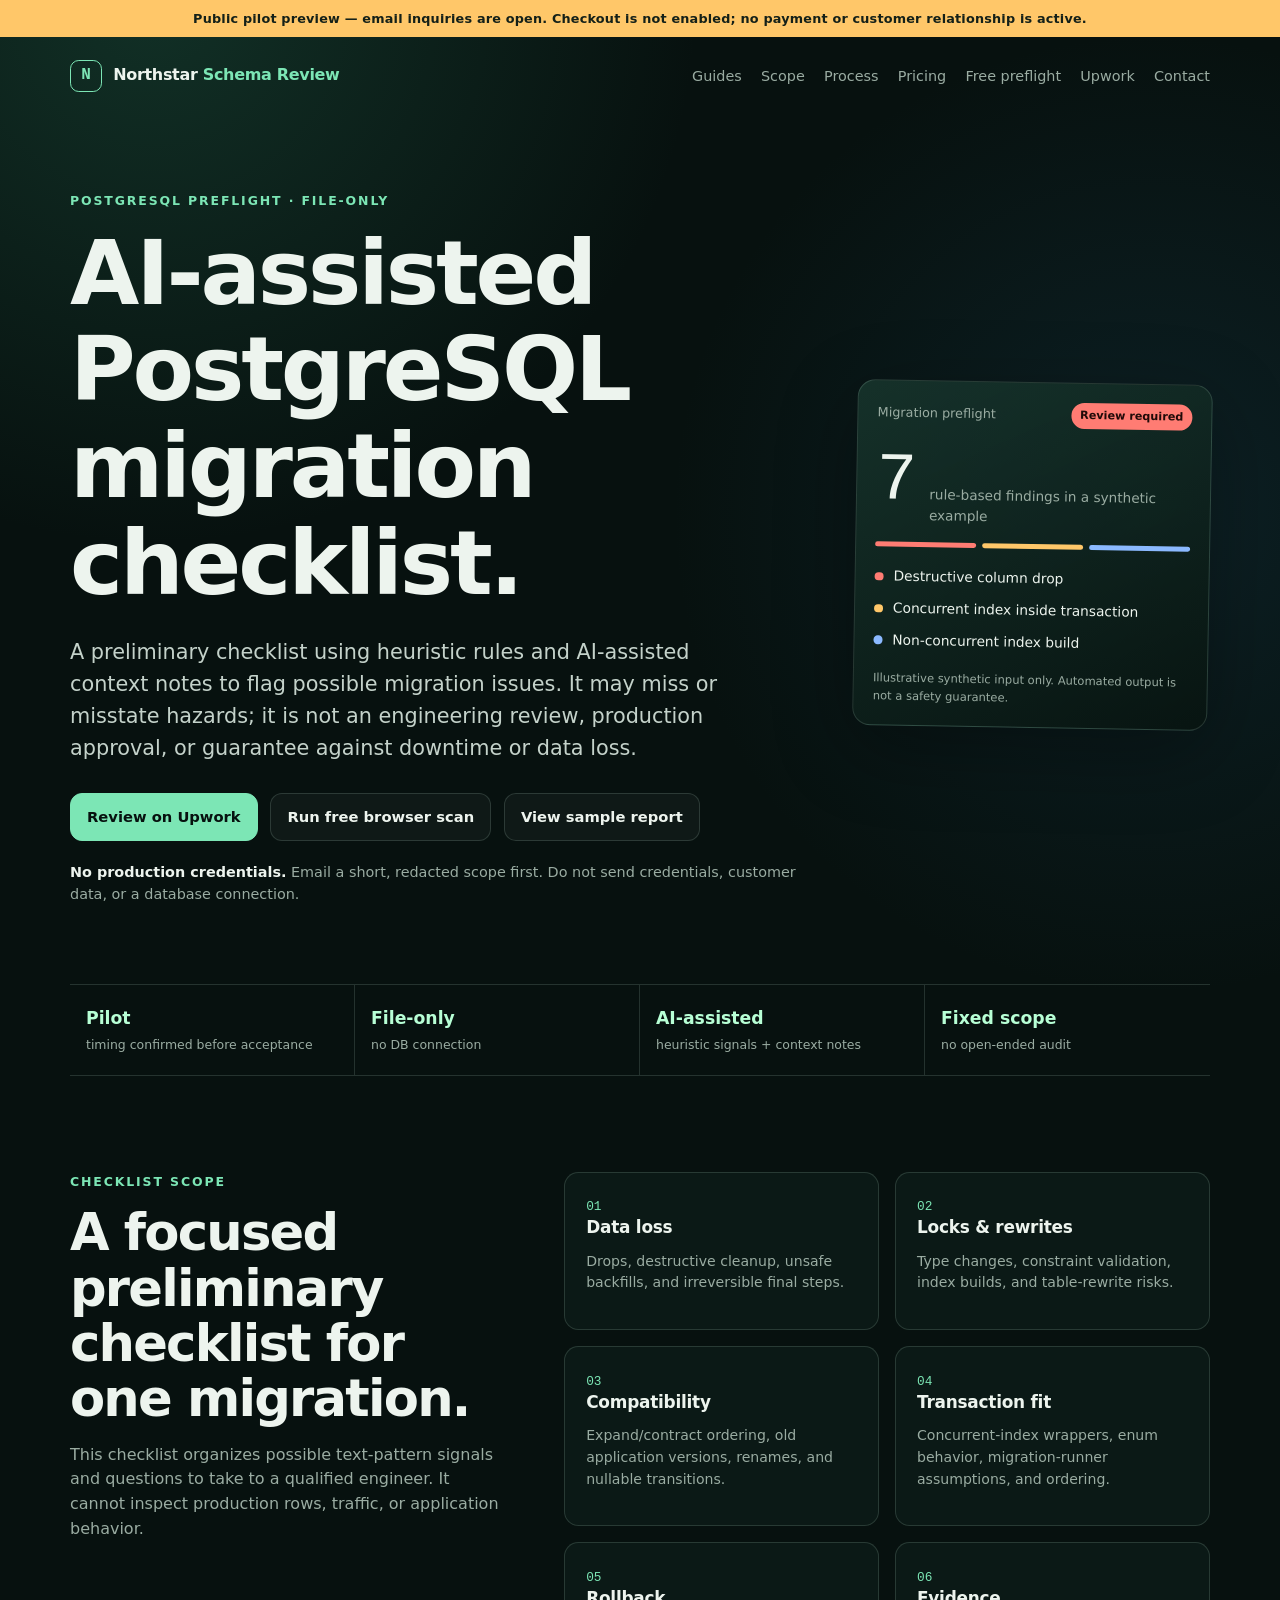
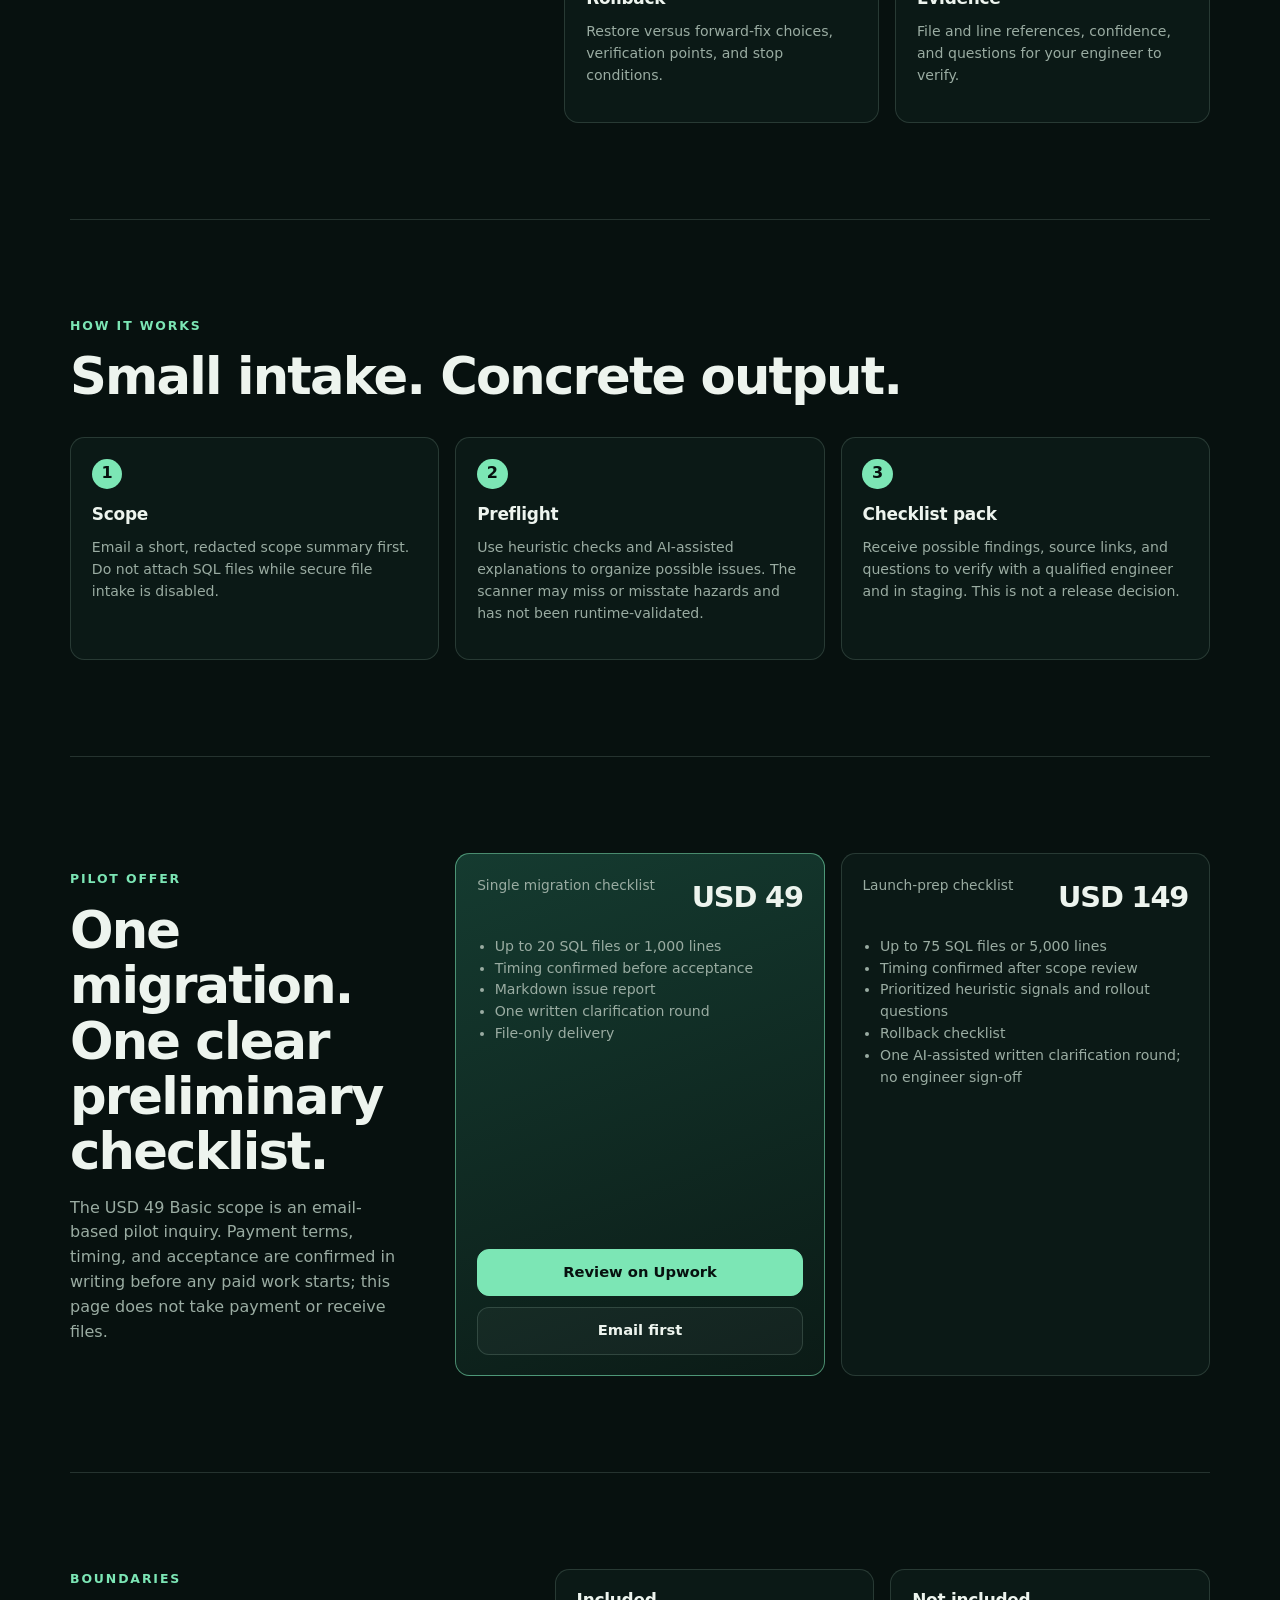
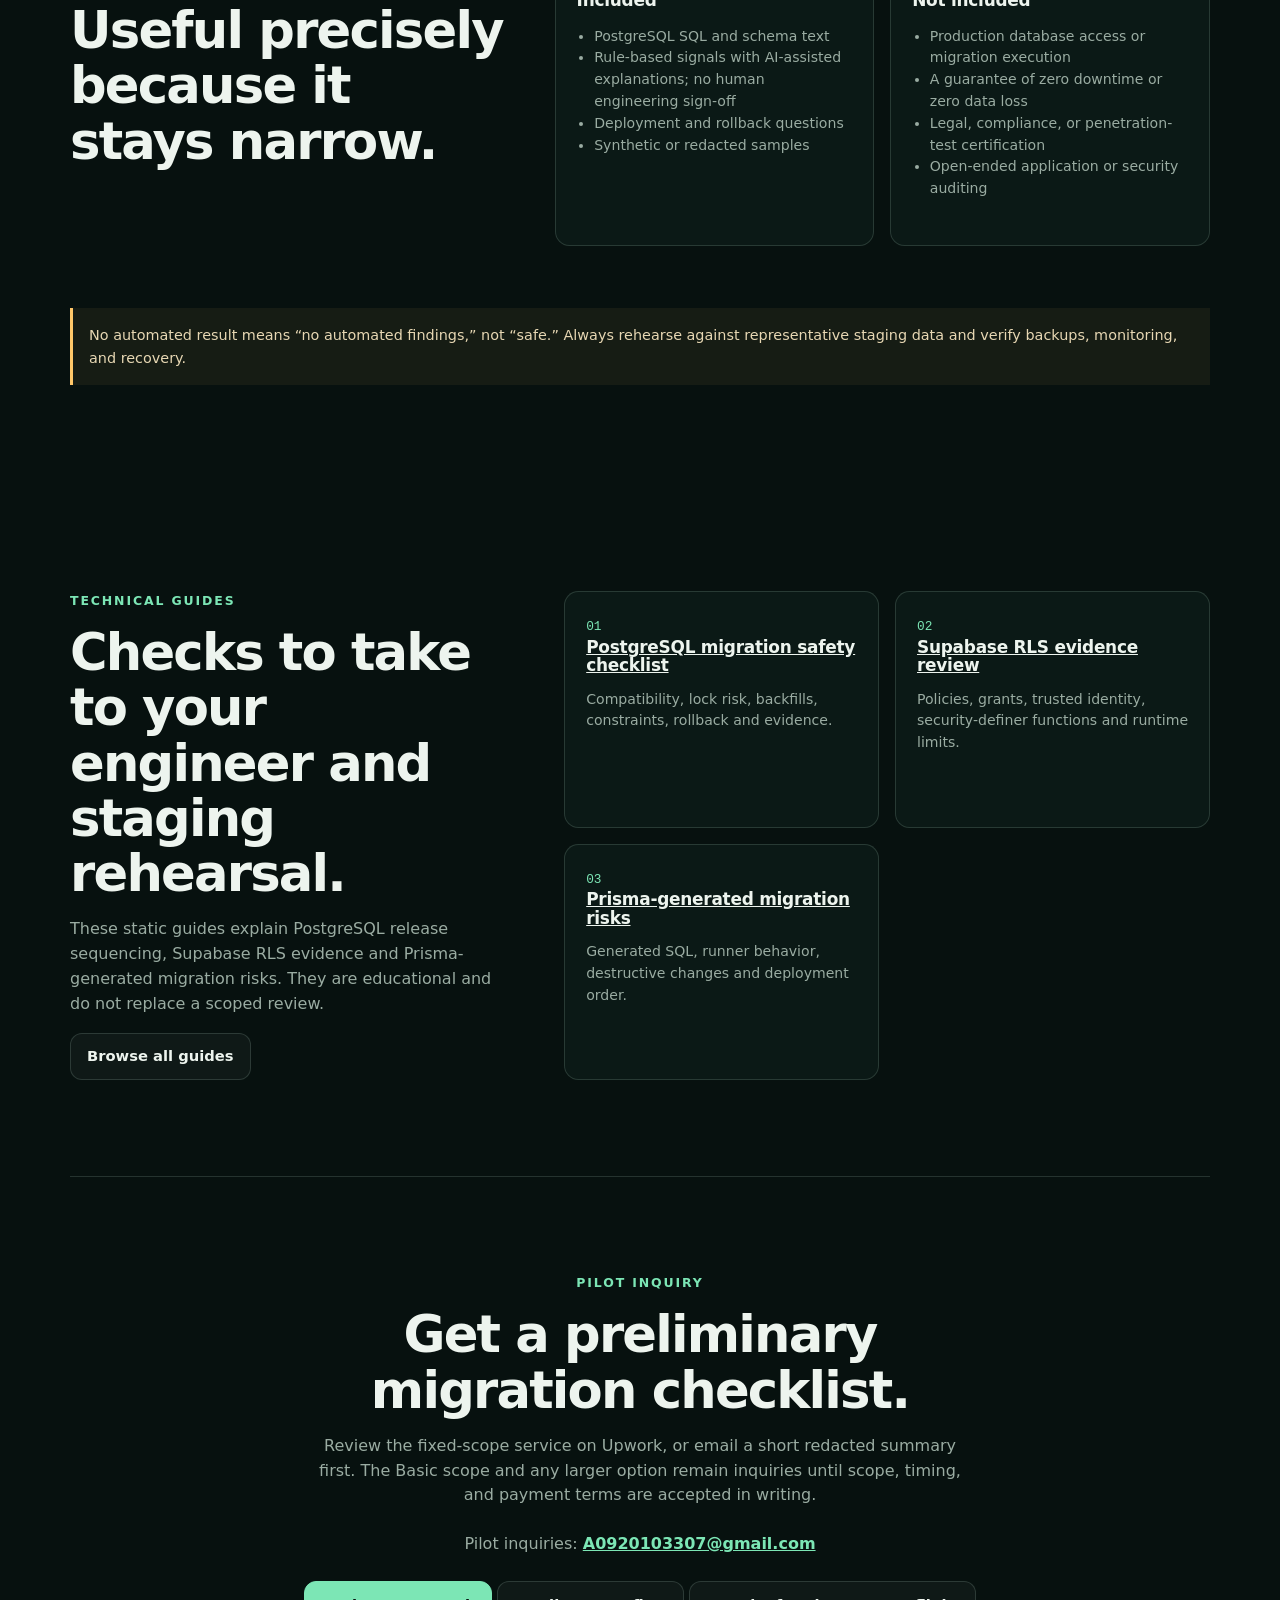
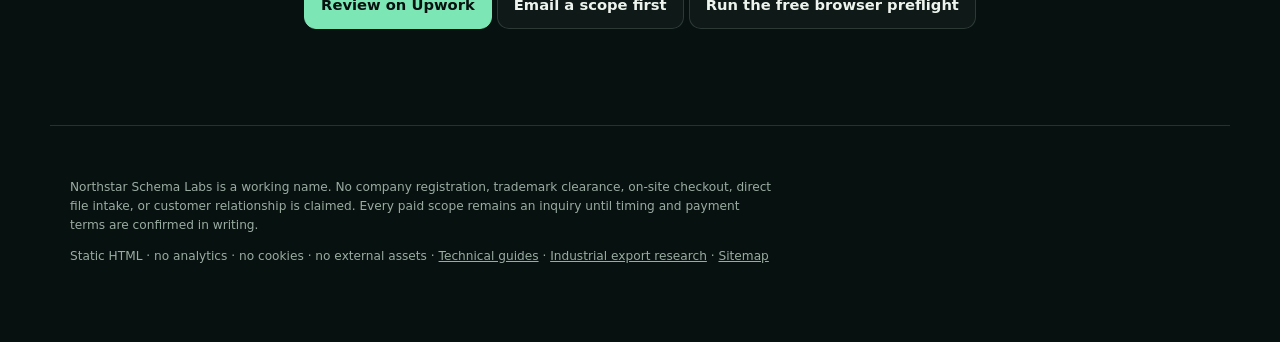
==== commit acc60903: "Publish PostgreSQL review guides and Upwork CTA" ====
--- a/index.html
+++ b/index.html
@@ -20,10 +20,12 @@
       <span>Northstar <em>Schema Review</em></span>
     </a>
     <nav aria-label="Primary">
+      <a href="writing.html">Guides</a>
       <a href="#scope">Scope</a>
       <a href="#process">Process</a>
       <a href="#pricing">Pricing</a>
       <a href="preflight.html">Free preflight</a>
+      <a href="https://www.upwork.com/services/product/2121960555841830491">Upwork</a>
       <a href="#contact">Contact</a>
     </nav>
   </header>
@@ -35,8 +37,8 @@
         <h1>AI-assisted PostgreSQL migration checklist.</h1>
         <p class="lede">A preliminary checklist using heuristic rules and AI-assisted context notes to flag possible migration issues. It may miss or misstate hazards; it is not an engineering review, production approval, or guarantee against downtime or data loss.</p>
         <div class="hero-actions">
-          <a class="button primary" href="#scope">See what is included</a>
-          <a class="button primary" href="preflight.html">Run free browser scan</a>
+          <a class="button primary" href="https://www.upwork.com/services/product/2121960555841830491">Review on Upwork</a>
+          <a class="button secondary" href="preflight.html">Run free browser scan</a>
           <a class="button secondary" href="sample-report.html">View sample report</a>
         </div>
         <p class="proof-line"><strong>No production credentials.</strong> Email a short, redacted scope first. Do not send credentials, customer data, or a database connection.</p>
@@ -113,7 +115,10 @@
           <li>One written clarification round</li>
           <li>File-only delivery</li>
         </ul>
-        <a class="button primary" href="mailto:A0920103307@gmail.com?subject=Northstar%20Schema%20Review%20pilot%20inquiry&amp;body=Hi%20Northstar%2C%0A%0AI%27d%20like%20an%20AI-assisted%20preliminary%20migration%20checklist.%0A%0ASQL%20file%20count%3A%0APostgreSQL%20version%3A%0ADeployment%20approach%3A%0AApproximate%20table%20scale%3A%0ALaunch%20date%3A%0A%0AI%20have%20not%20included%20credentials%2C%20customer%20data%2C%20or%20a%20database%20connection.%0A">Start a pilot inquiry</a>
+        <div class="price-actions">
+          <a class="button primary" href="https://www.upwork.com/services/product/2121960555841830491">Review on Upwork</a>
+          <a class="button secondary" href="mailto:A0920103307@gmail.com?subject=Northstar%20Schema%20Review%20pilot%20inquiry&amp;body=Hi%20Northstar%2C%0A%0AI%27d%20like%20an%20AI-assisted%20preliminary%20migration%20checklist.%0A%0ASQL%20file%20count%3A%0APostgreSQL%20version%3A%0ADeployment%20approach%3A%0AApproximate%20table%20scale%3A%0ALaunch%20date%3A%0A%0AI%20have%20not%20included%20credentials%2C%20customer%20data%2C%20or%20a%20database%20connection.%0A">Email first</a>
+        </div>
       </div>
       <div class="price-card">
         <div class="price-head"><span>Launch-prep checklist</span><strong>USD 149</strong></div>
@@ -155,12 +160,27 @@
       <p class="warning">No automated result means “no automated findings,” not “safe.” Always rehearse against representative staging data and verify backups, monitoring, and recovery.</p>
     </section>
 
+    <section id="guides" class="section two-col">
+      <div>
+        <p class="eyebrow">Technical guides</p>
+        <h2>Checks to take to your engineer and staging rehearsal.</h2>
+        <p>These static guides explain PostgreSQL release sequencing, Supabase RLS evidence and Prisma-generated migration risks. They are educational and do not replace a scoped review.</p>
+        <a class="button secondary" href="writing.html">Browse all guides</a>
+      </div>
+      <div class="check-grid">
+        <article><span>01</span><h3><a href="postgresql-migration-safety-checklist.html">PostgreSQL migration safety checklist</a></h3><p>Compatibility, lock risk, backfills, constraints, rollback and evidence.</p></article>
+        <article><span>02</span><h3><a href="supabase-rls-migration-review-without-production-access.html">Supabase RLS evidence review</a></h3><p>Policies, grants, trusted identity, security-definer functions and runtime limits.</p></article>
+        <article><span>03</span><h3><a href="prisma-postgresql-migration-risks.html">Prisma-generated migration risks</a></h3><p>Generated SQL, runner behavior, destructive changes and deployment order.</p></article>
+      </div>
+    </section>
+
     <section id="contact" class="section final-cta">
       <p class="eyebrow">Pilot inquiry</p>
       <h2>Get a preliminary migration checklist.</h2>
-      <p>Email a short redacted summary with SQL file count, PostgreSQL version, deployment approach, approximate table scale, and launch date. The fixed USD 49 Basic scope and any larger option remain inquiries until scope, timing, and payment terms are accepted in writing.</p>
+      <p>Review the fixed-scope service on Upwork, or email a short redacted summary first. The Basic scope and any larger option remain inquiries until scope, timing, and payment terms are accepted in writing.</p>
       <p class="contact-address">Pilot inquiries: <a href="mailto:A0920103307@gmail.com?subject=Northstar%20Schema%20Review%20pilot%20inquiry&amp;body=Hi%20Northstar%2C%0A%0AI%27d%20like%20an%20AI-assisted%20preliminary%20migration%20checklist.%0A%0ASQL%20file%20count%3A%0APostgreSQL%20version%3A%0ADeployment%20approach%3A%0AApproximate%20table%20scale%3A%0ALaunch%20date%3A%0A%0AI%20have%20not%20included%20credentials%2C%20customer%20data%2C%20or%20a%20database%20connection.%0A">A0920103307@gmail.com</a></p>
-      <a class="button primary" href="mailto:A0920103307@gmail.com?subject=Northstar%20Schema%20Review%20pilot%20inquiry&amp;body=Hi%20Northstar%2C%0A%0AI%27d%20like%20an%20AI-assisted%20preliminary%20migration%20checklist.%0A%0ASQL%20file%20count%3A%0APostgreSQL%20version%3A%0ADeployment%20approach%3A%0AApproximate%20table%20scale%3A%0ALaunch%20date%3A%0A%0AI%20have%20not%20included%20credentials%2C%20customer%20data%2C%20or%20a%20database%20connection.%0A">Email a pilot inquiry</a>
+      <a class="button primary" href="https://www.upwork.com/services/product/2121960555841830491">Review on Upwork</a>
+      <a class="button secondary" href="mailto:A0920103307@gmail.com?subject=Northstar%20Schema%20Review%20pilot%20inquiry&amp;body=Hi%20Northstar%2C%0A%0AI%27d%20like%20an%20AI-assisted%20preliminary%20migration%20checklist.%0A%0ASQL%20file%20count%3A%0APostgreSQL%20version%3A%0ADeployment%20approach%3A%0AApproximate%20table%20scale%3A%0ALaunch%20date%3A%0A%0AI%20have%20not%20included%20credentials%2C%20customer%20data%2C%20or%20a%20database%20connection.%0A">Email a scope first</a>
       <a class="button secondary" href="preflight.html">Run the free browser preflight</a>
 
     </section>
@@ -168,7 +188,7 @@
 
   <footer>
     <p>Northstar Schema Labs is a working name. No company registration, trademark clearance, on-site checkout, direct file intake, or customer relationship is claimed. Every paid scope remains an inquiry until timing and payment terms are confirmed in writing.</p>
-    <p>Static HTML · email contact only · no analytics · no cookies · no external assets · <a href="export-research/">Industrial export research</a> · <a href="sitemap.xml">Sitemap</a></p>
+    <p>Static HTML · no analytics · no cookies · no external assets · <a href="writing.html">Technical guides</a> · <a href="export-research/">Industrial export research</a> · <a href="sitemap.xml">Sitemap</a></p>
   </footer>
 </body>
 </html>
--- a/styles.css
+++ b/styles.css
@@ -175,6 +175,8 @@
 .price-head strong { color: var(--ink); font-size: 1.8rem; letter-spacing: -.04em; }
 .price-card ul, .limit-columns ul { padding-left: 1.1rem; margin: 1rem 0 1.5rem; }
 .price-card .button { margin-top: auto; }
+.price-actions { display: grid; gap: .65rem; margin-top: auto; }
+.price-actions .button { margin-top: 0; }
 .limits { display: grid; grid-template-columns: .8fr 1.2fr; gap: 3rem; border-top: 1px solid var(--line); }
 .limit-columns { display: grid; grid-template-columns: 1fr 1fr; gap: 1rem; }
 .warning { grid-column: 1 / -1; padding: 1rem; border-left: 3px solid var(--amber); color: #e7d7b3; background: rgba(255,199,105,.06); font-size: .9rem; }
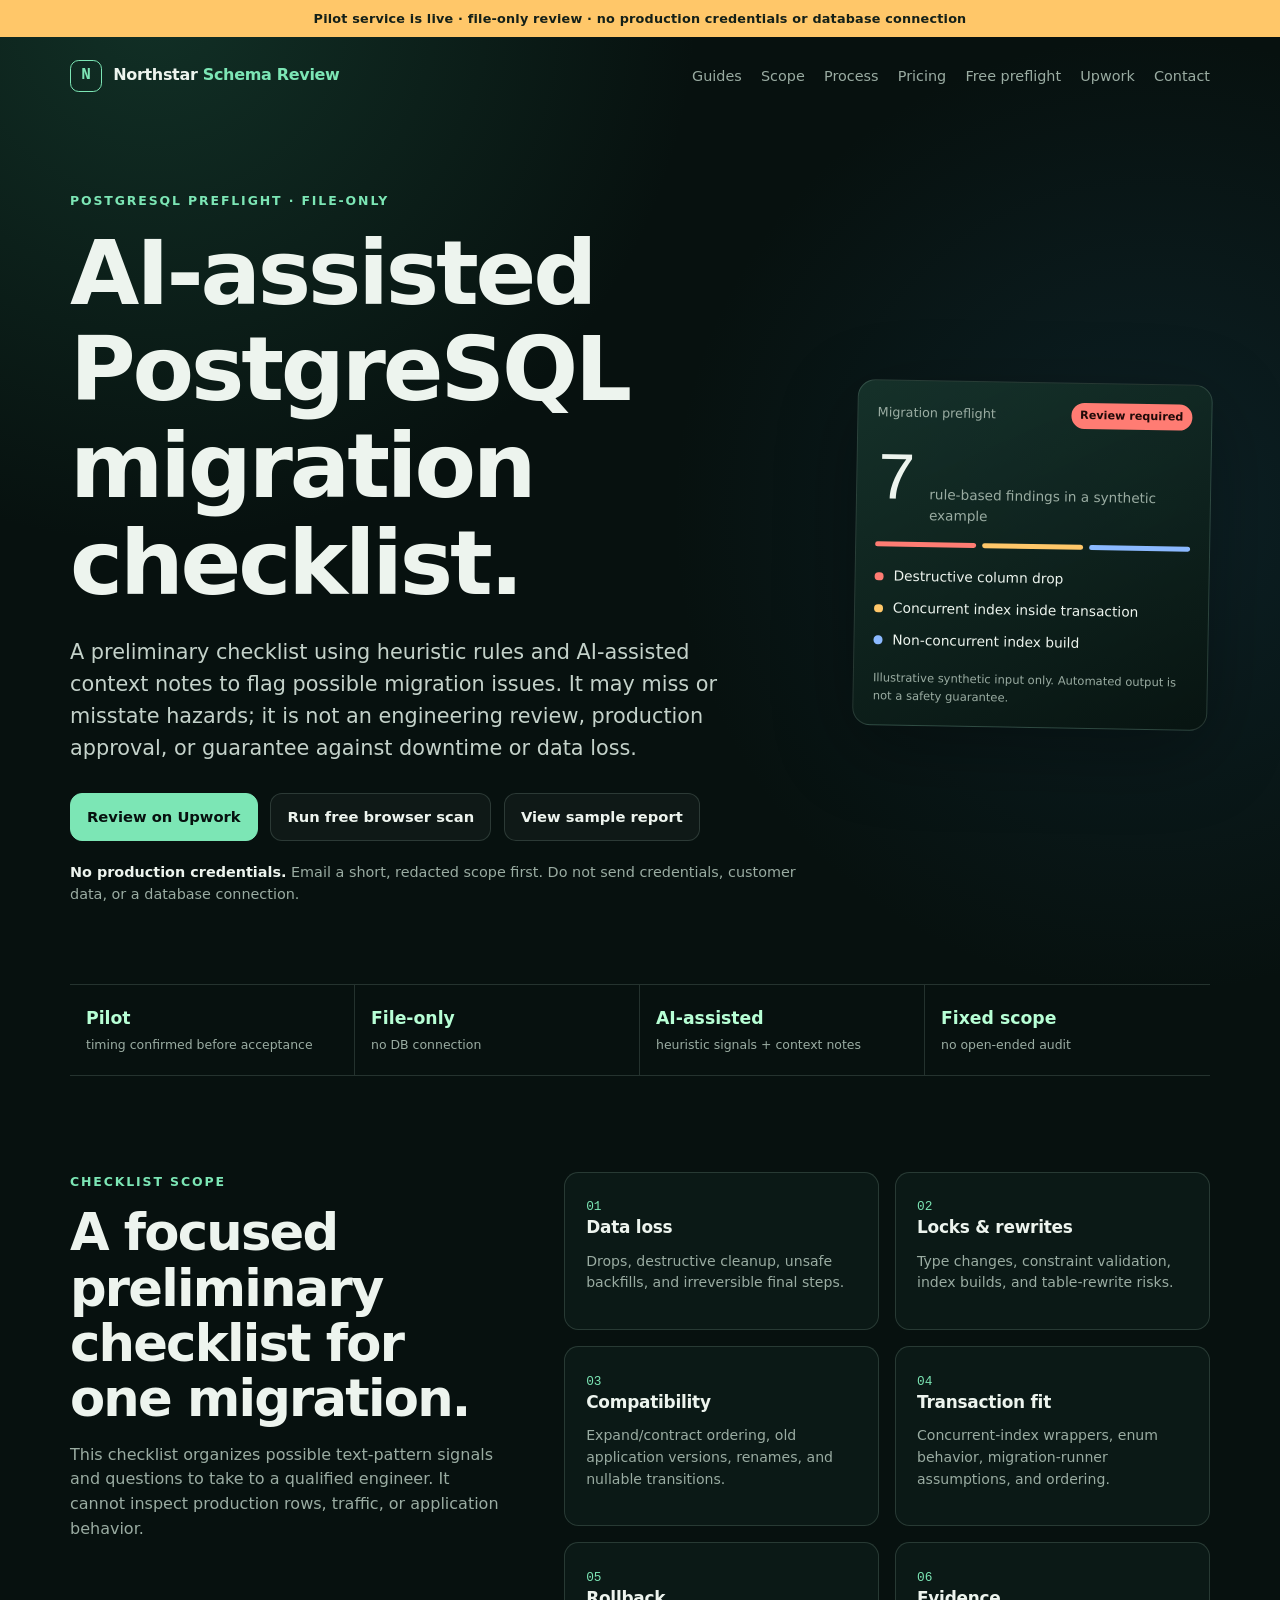
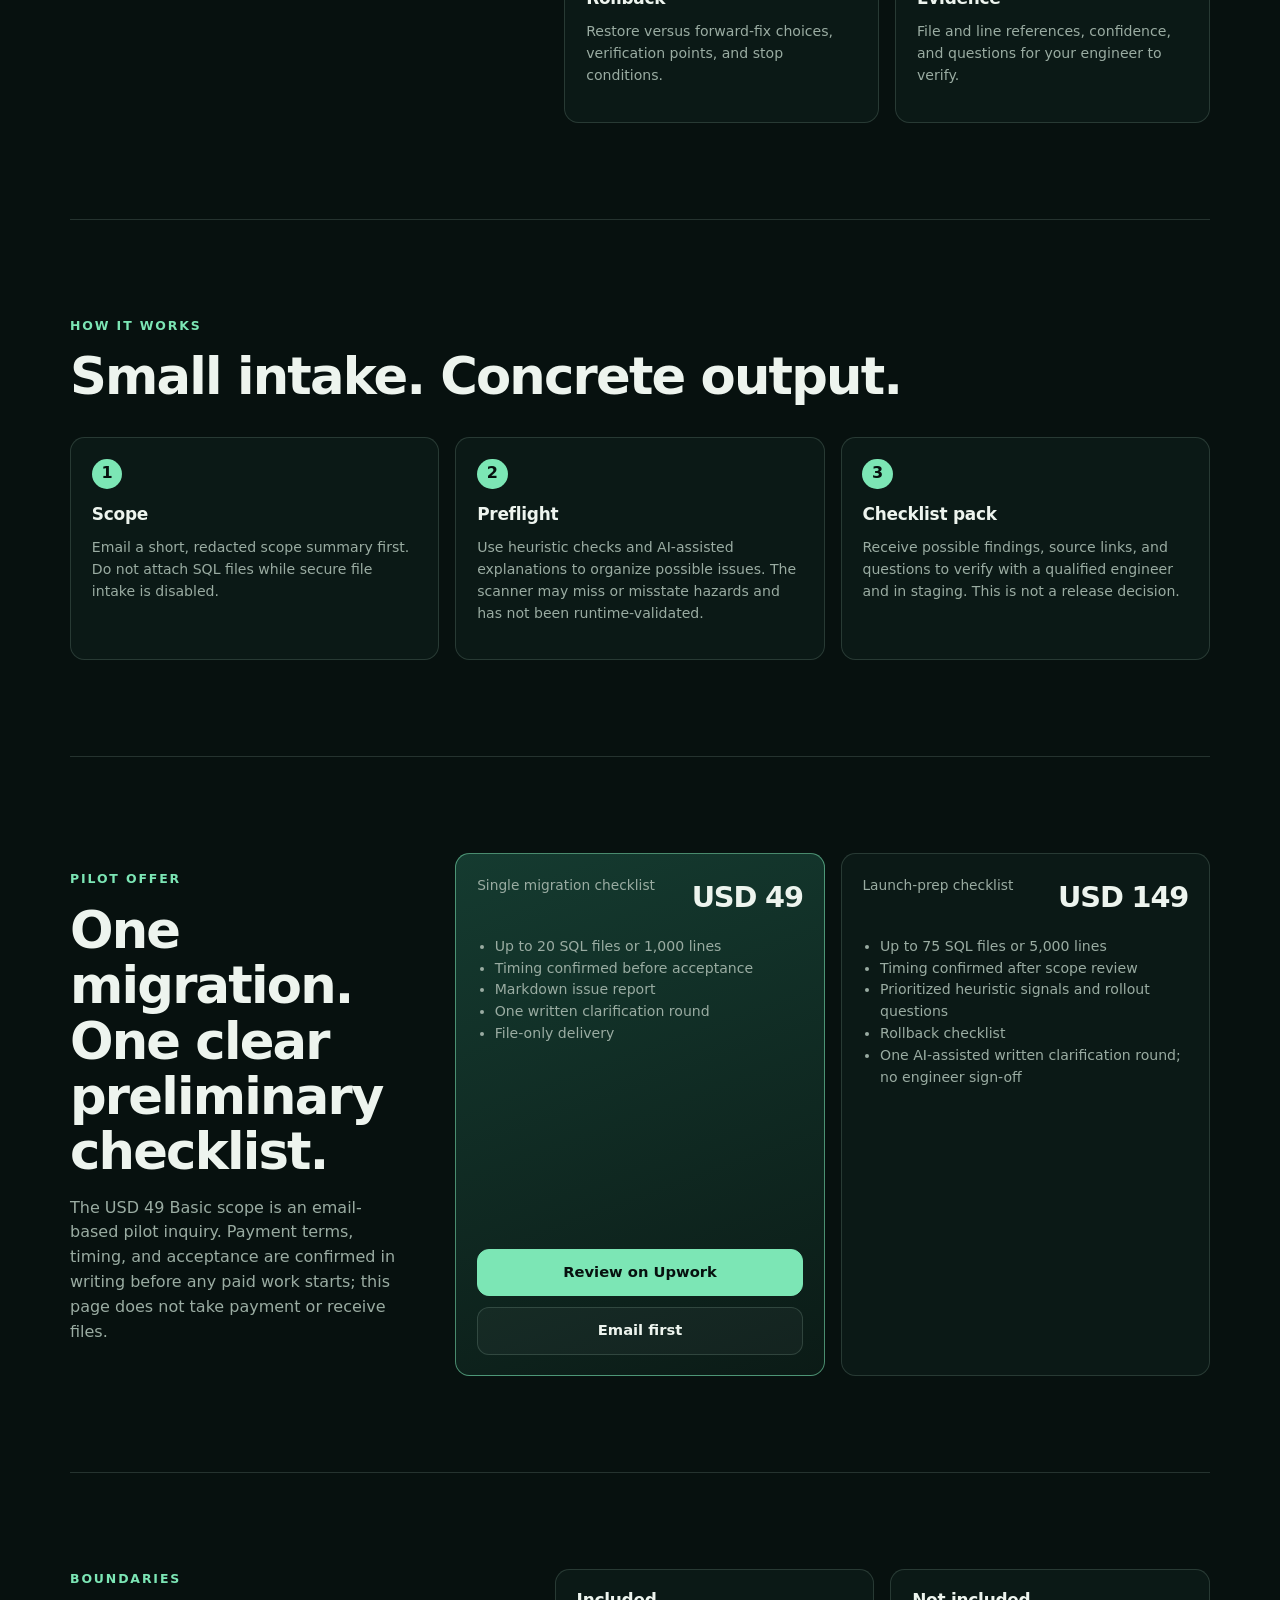
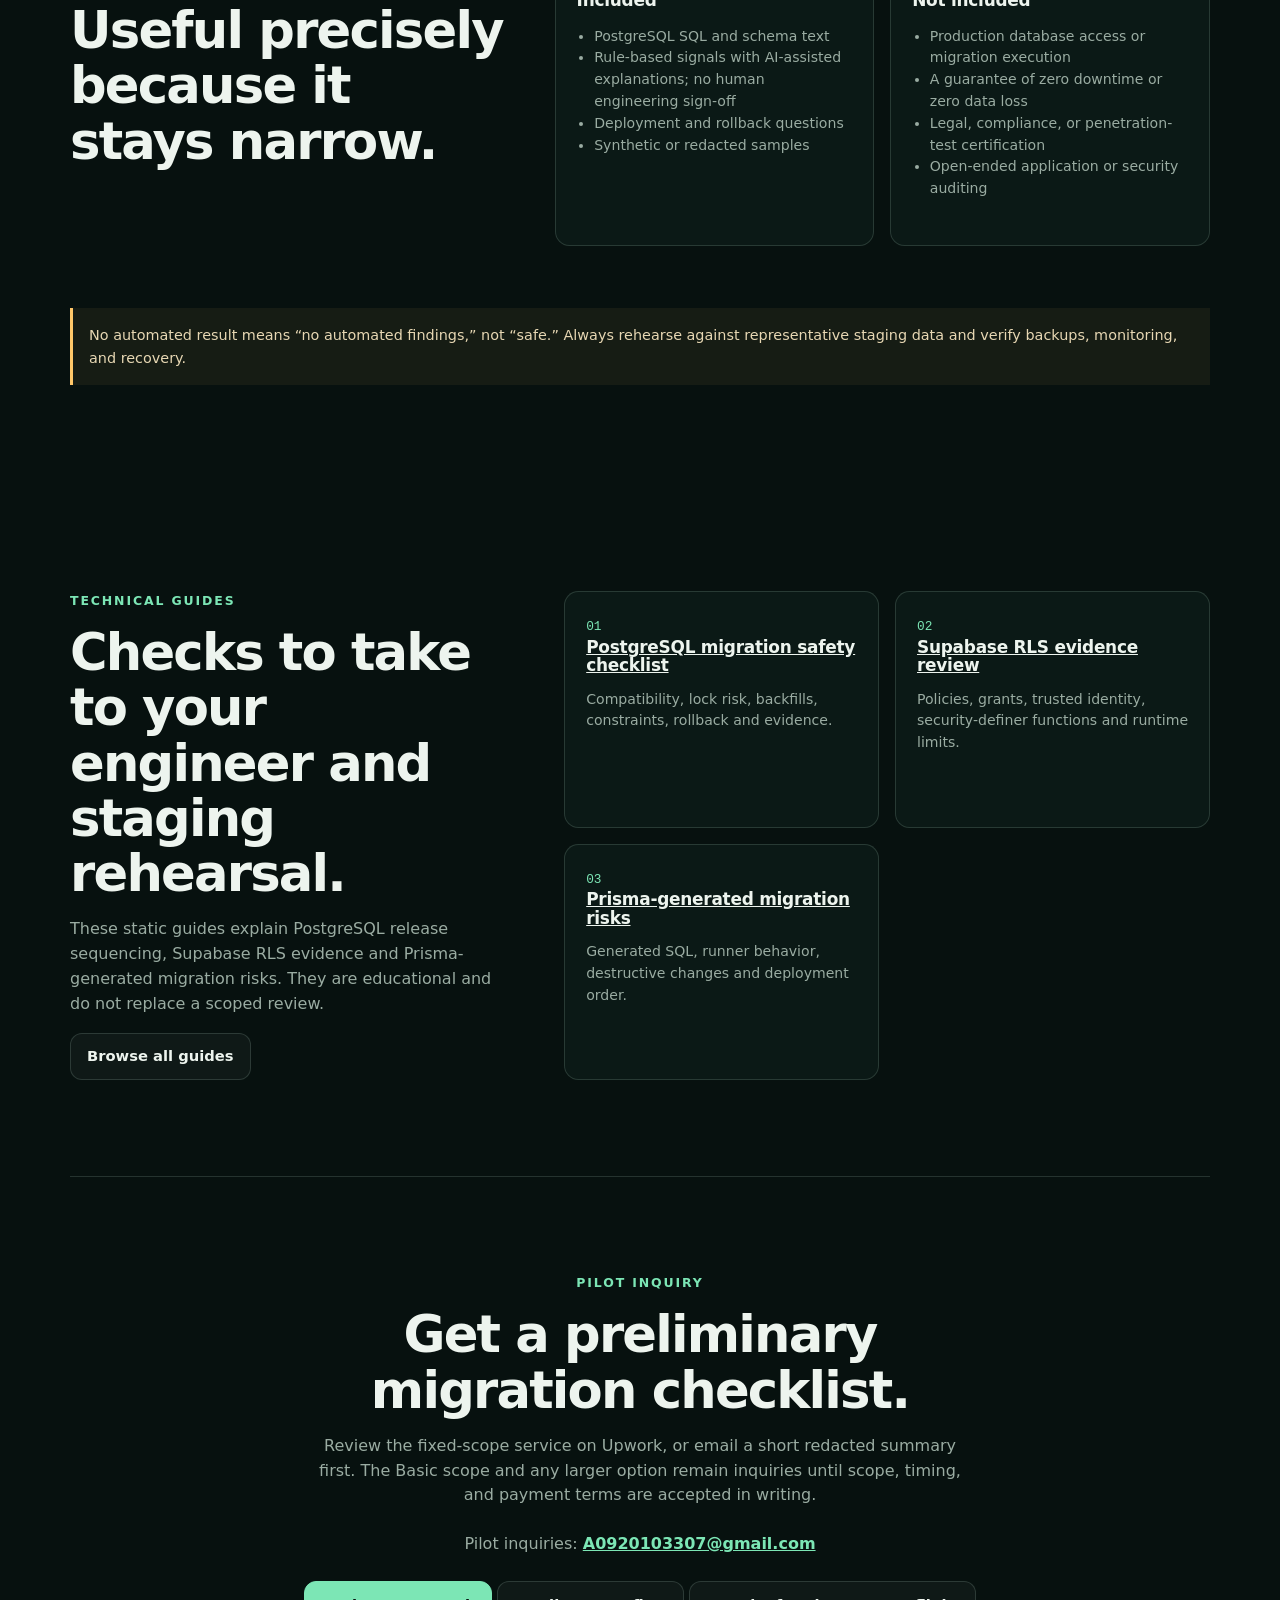
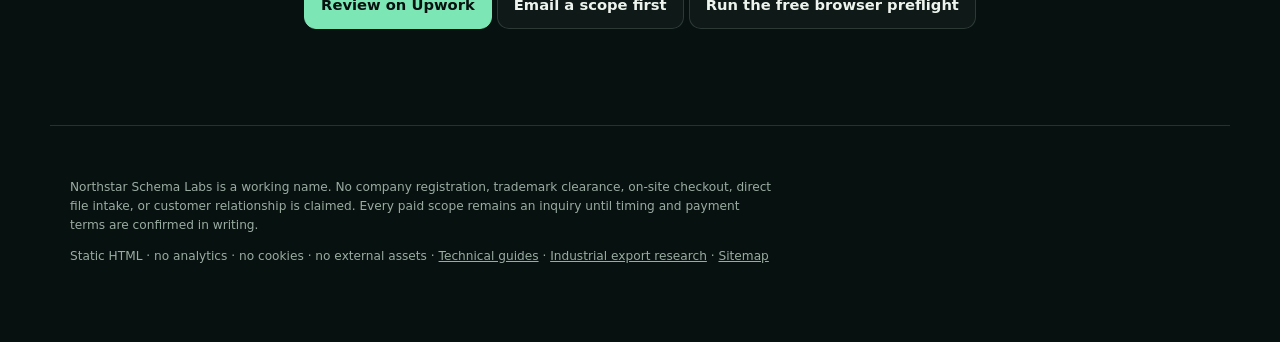
==== commit ac49059f: "Improve technical SEO and review conversion paths" ====
--- a/index.html
+++ b/index.html
@@ -4,14 +4,55 @@
   <meta charset="utf-8">
   <meta name="viewport" content="width=device-width, initial-scale=1">
   <meta name="color-scheme" content="dark">
-  <meta name="description" content="AI-assisted, file-only PostgreSQL migration checklist for small SaaS teams. Request a fixed-scope pilot by email; no checkout or file upload is enabled.">
+  <meta name="description" content="File-only PostgreSQL migration review for small SaaS teams. Run a free browser preflight, view a synthetic sample, or request a fixed-scope review through Upwork. No production credentials.">
+  <meta name="robots" content="index,follow,max-image-preview:large">
   <link rel="canonical" href="https://a0920103307-droid.github.io/northstar-schema-review-site/">
-  <title>Northstar Schema Review — PostgreSQL migration preflight</title>
+  <meta property="og:type" content="website">
+  <meta property="og:site_name" content="Northstar Schema Review">
+  <meta property="og:title" content="PostgreSQL Migration Review & Free Preflight">
+  <meta property="og:description" content="File-only migration risk review for small SaaS teams, with a free browser-only preflight and a synthetic sample report.">
+  <meta property="og:url" content="https://a0920103307-droid.github.io/northstar-schema-review-site/">
+  <meta name="twitter:card" content="summary">
+  <meta name="twitter:title" content="PostgreSQL Migration Review & Free Preflight">
+  <meta name="twitter:description" content="File-only migration risk review for small SaaS teams, with a free browser-only preflight and a synthetic sample report.">
+  <title>PostgreSQL Migration Review &amp; Free Preflight | Northstar Schema Review</title>
   <link rel="stylesheet" href="styles.css">
+  <script type="application/ld+json">
+  {
+    "@context": "https://schema.org",
+    "@graph": [
+      {
+        "@type": "WebSite",
+        "@id": "https://a0920103307-droid.github.io/northstar-schema-review-site/#website",
+        "url": "https://a0920103307-droid.github.io/northstar-schema-review-site/",
+        "name": "Northstar Schema Review"
+      },
+      {
+        "@type": "Service",
+        "@id": "https://a0920103307-droid.github.io/northstar-schema-review-site/#service",
+        "name": "PostgreSQL Migration Preflight & Release Safety Review",
+        "description": "File-only review of redacted PostgreSQL migration SQL for data-loss, locking, compatibility, transaction, and rollback risks.",
+        "serviceType": "PostgreSQL migration review",
+        "areaServed": "Worldwide",
+        "provider": {
+          "@type": "Organization",
+          "name": "Northstar Schema Labs (working name)",
+          "url": "https://a0920103307-droid.github.io/northstar-schema-review-site/"
+        },
+        "offers": {
+          "@type": "AggregateOffer",
+          "priceCurrency": "USD",
+          "lowPrice": "49",
+          "highPrice": "149"
+        }
+      }
+    ]
+  }
+  </script>
 </head>
 <body>
   <div class="draft-banner" role="status">
-    Public pilot preview — email inquiries are open. Checkout is not enabled; no payment or customer relationship is active.
+    Pilot service is live · file-only review · no production credentials or database connection
   </div>
 
   <header class="site-header">
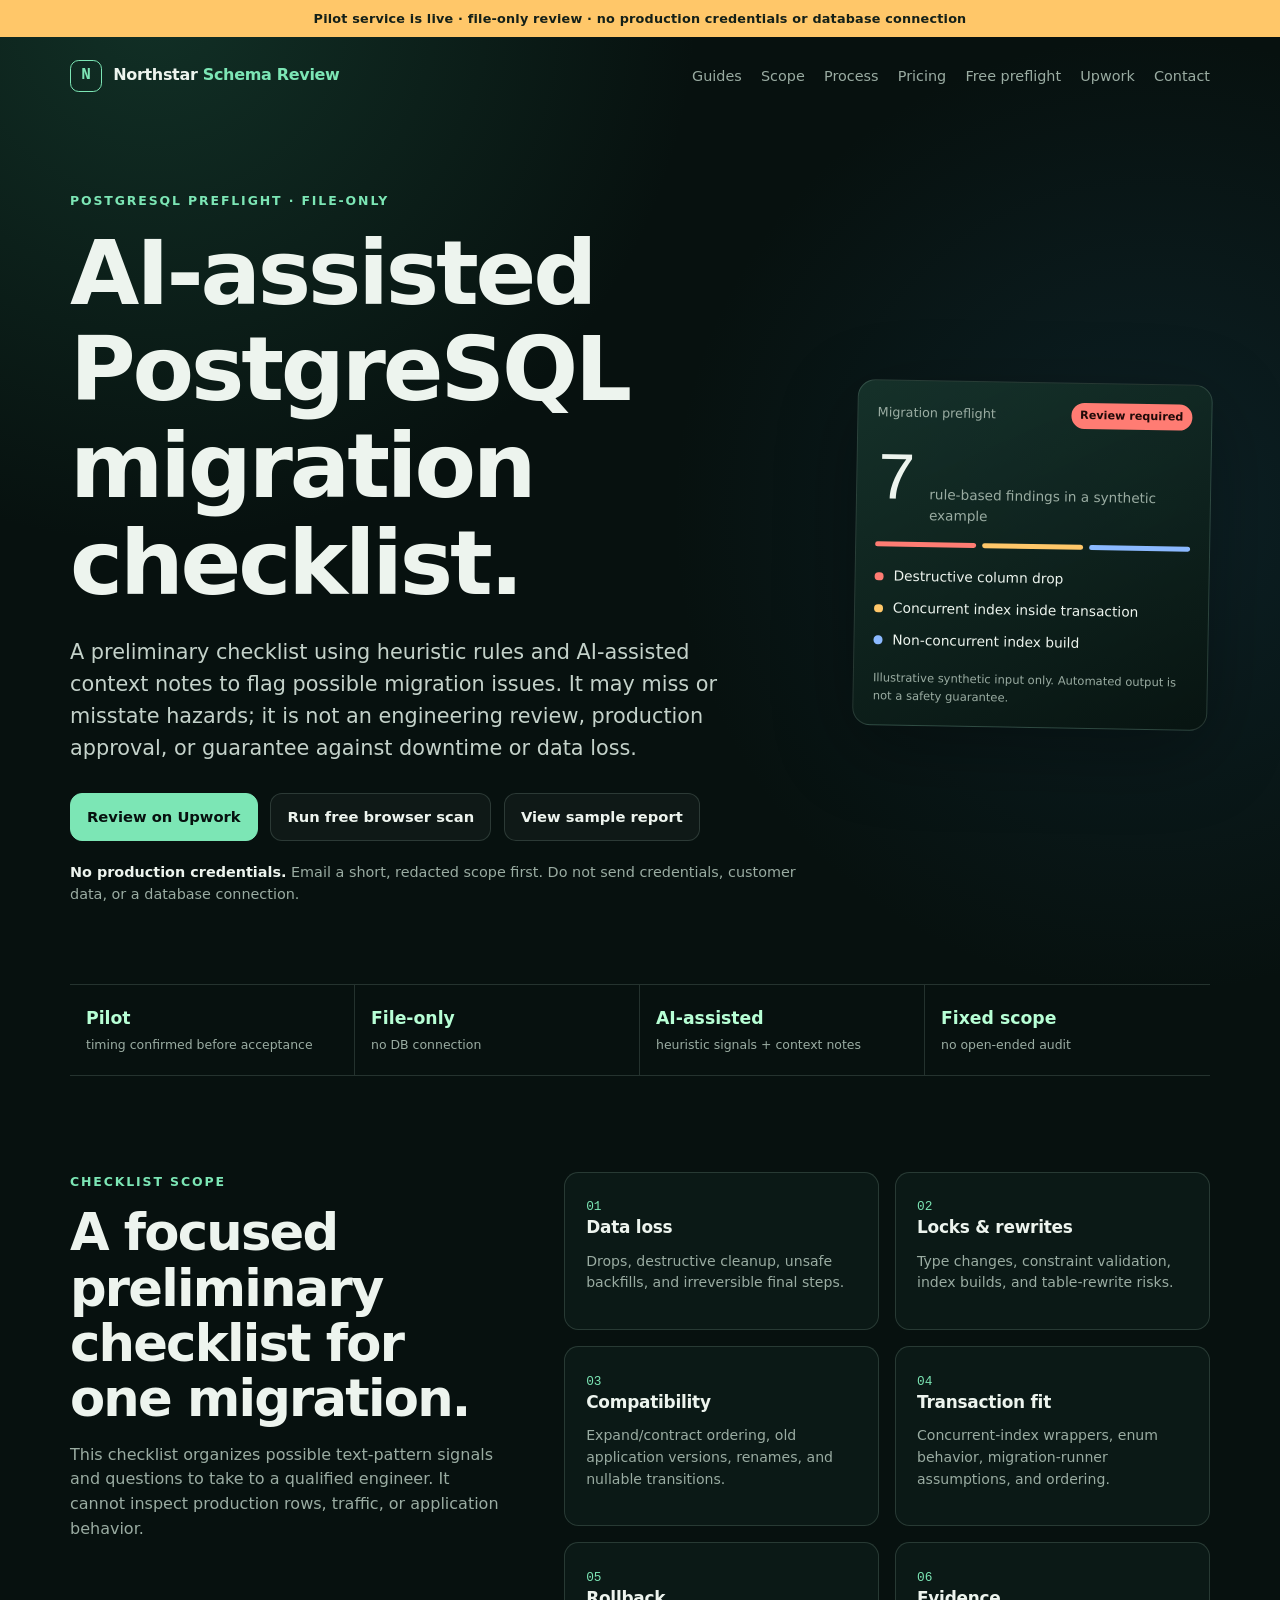
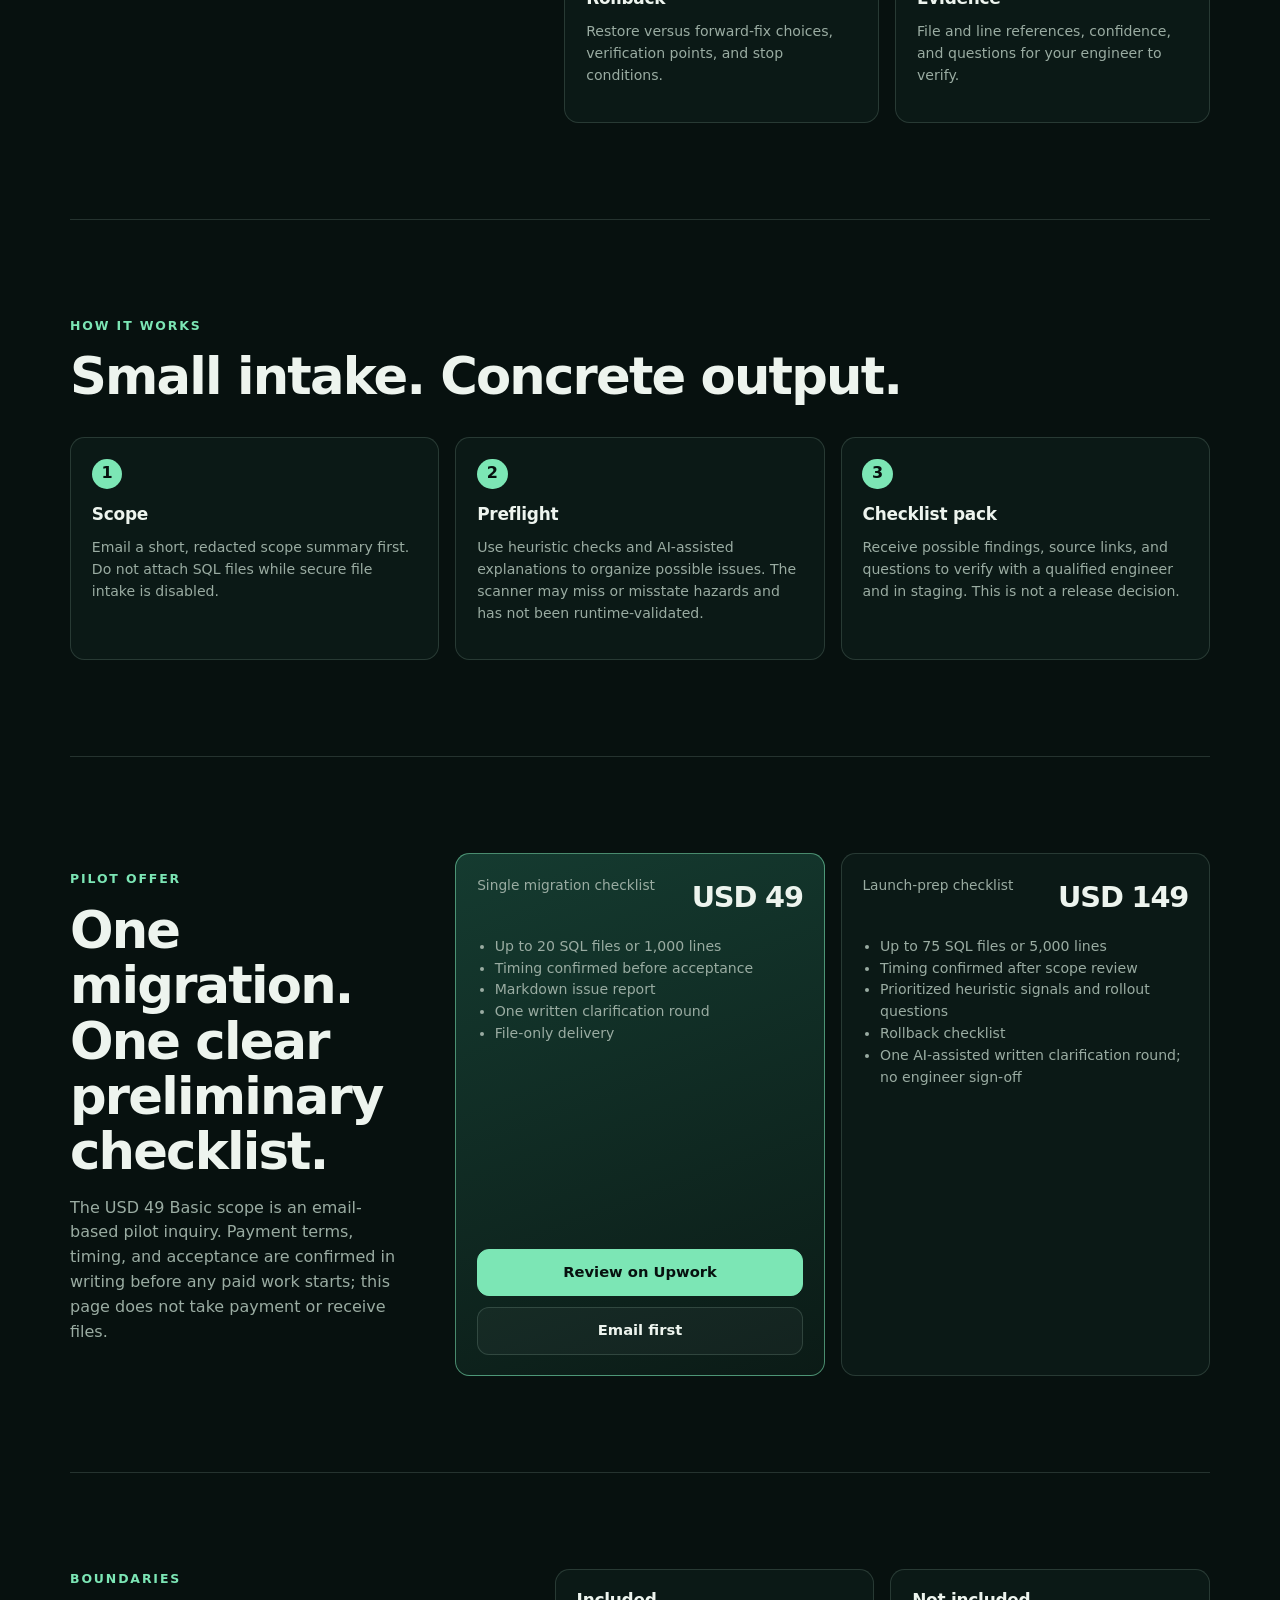
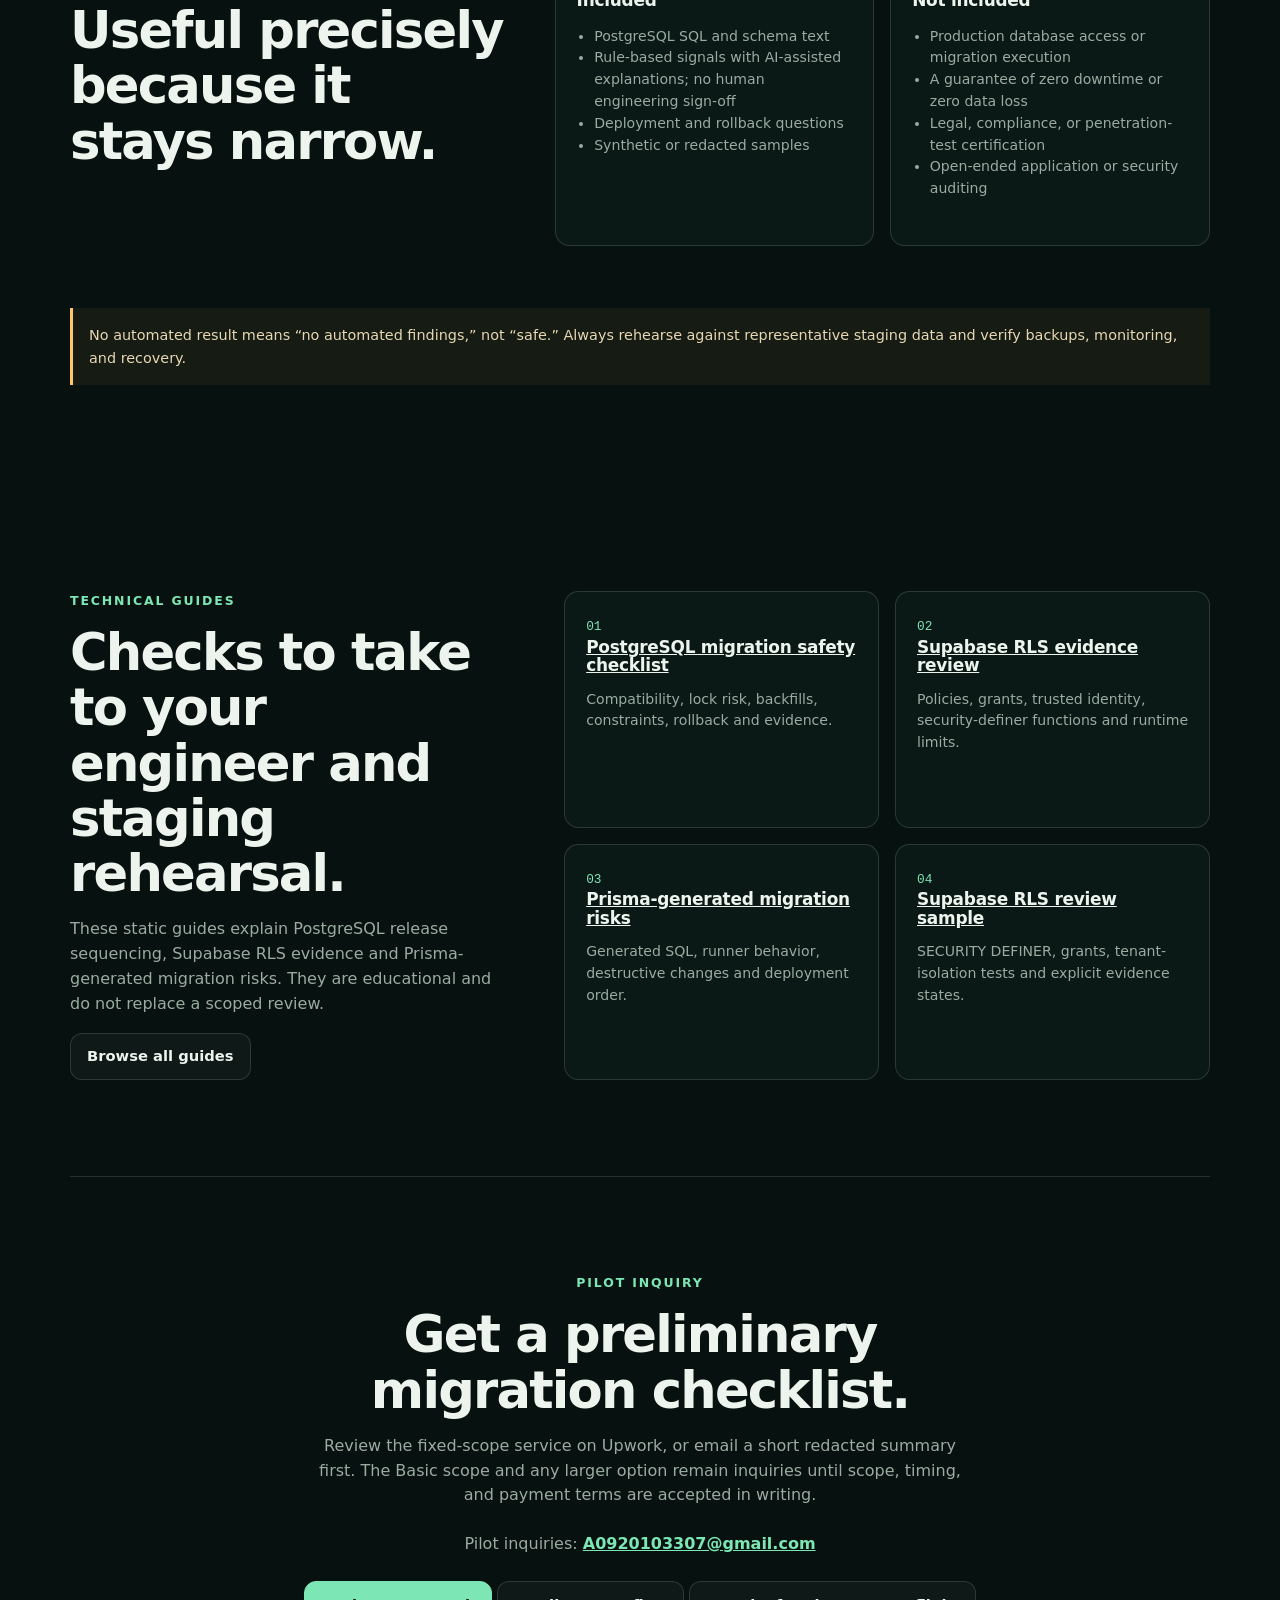
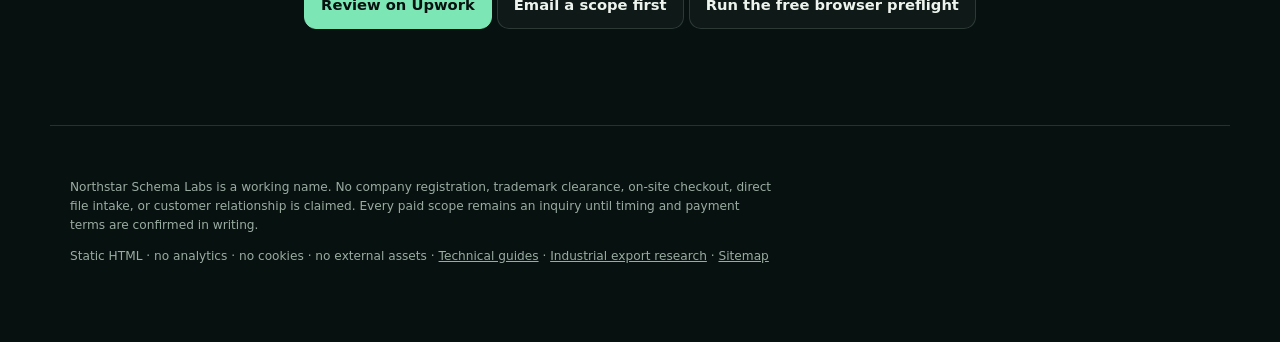
==== commit bf0ff369: "Add synthetic Supabase RLS review sample" ====
--- a/index.html
+++ b/index.html
@@ -212,6 +212,7 @@
         <article><span>01</span><h3><a href="postgresql-migration-safety-checklist.html">PostgreSQL migration safety checklist</a></h3><p>Compatibility, lock risk, backfills, constraints, rollback and evidence.</p></article>
         <article><span>02</span><h3><a href="supabase-rls-migration-review-without-production-access.html">Supabase RLS evidence review</a></h3><p>Policies, grants, trusted identity, security-definer functions and runtime limits.</p></article>
         <article><span>03</span><h3><a href="prisma-postgresql-migration-risks.html">Prisma-generated migration risks</a></h3><p>Generated SQL, runner behavior, destructive changes and deployment order.</p></article>
+        <article><span>04</span><h3><a href="supabase-rls-sample-report.html">Supabase RLS review sample</a></h3><p>SECURITY DEFINER, grants, tenant-isolation tests and explicit evidence states.</p></article>
       </div>
     </section>
 
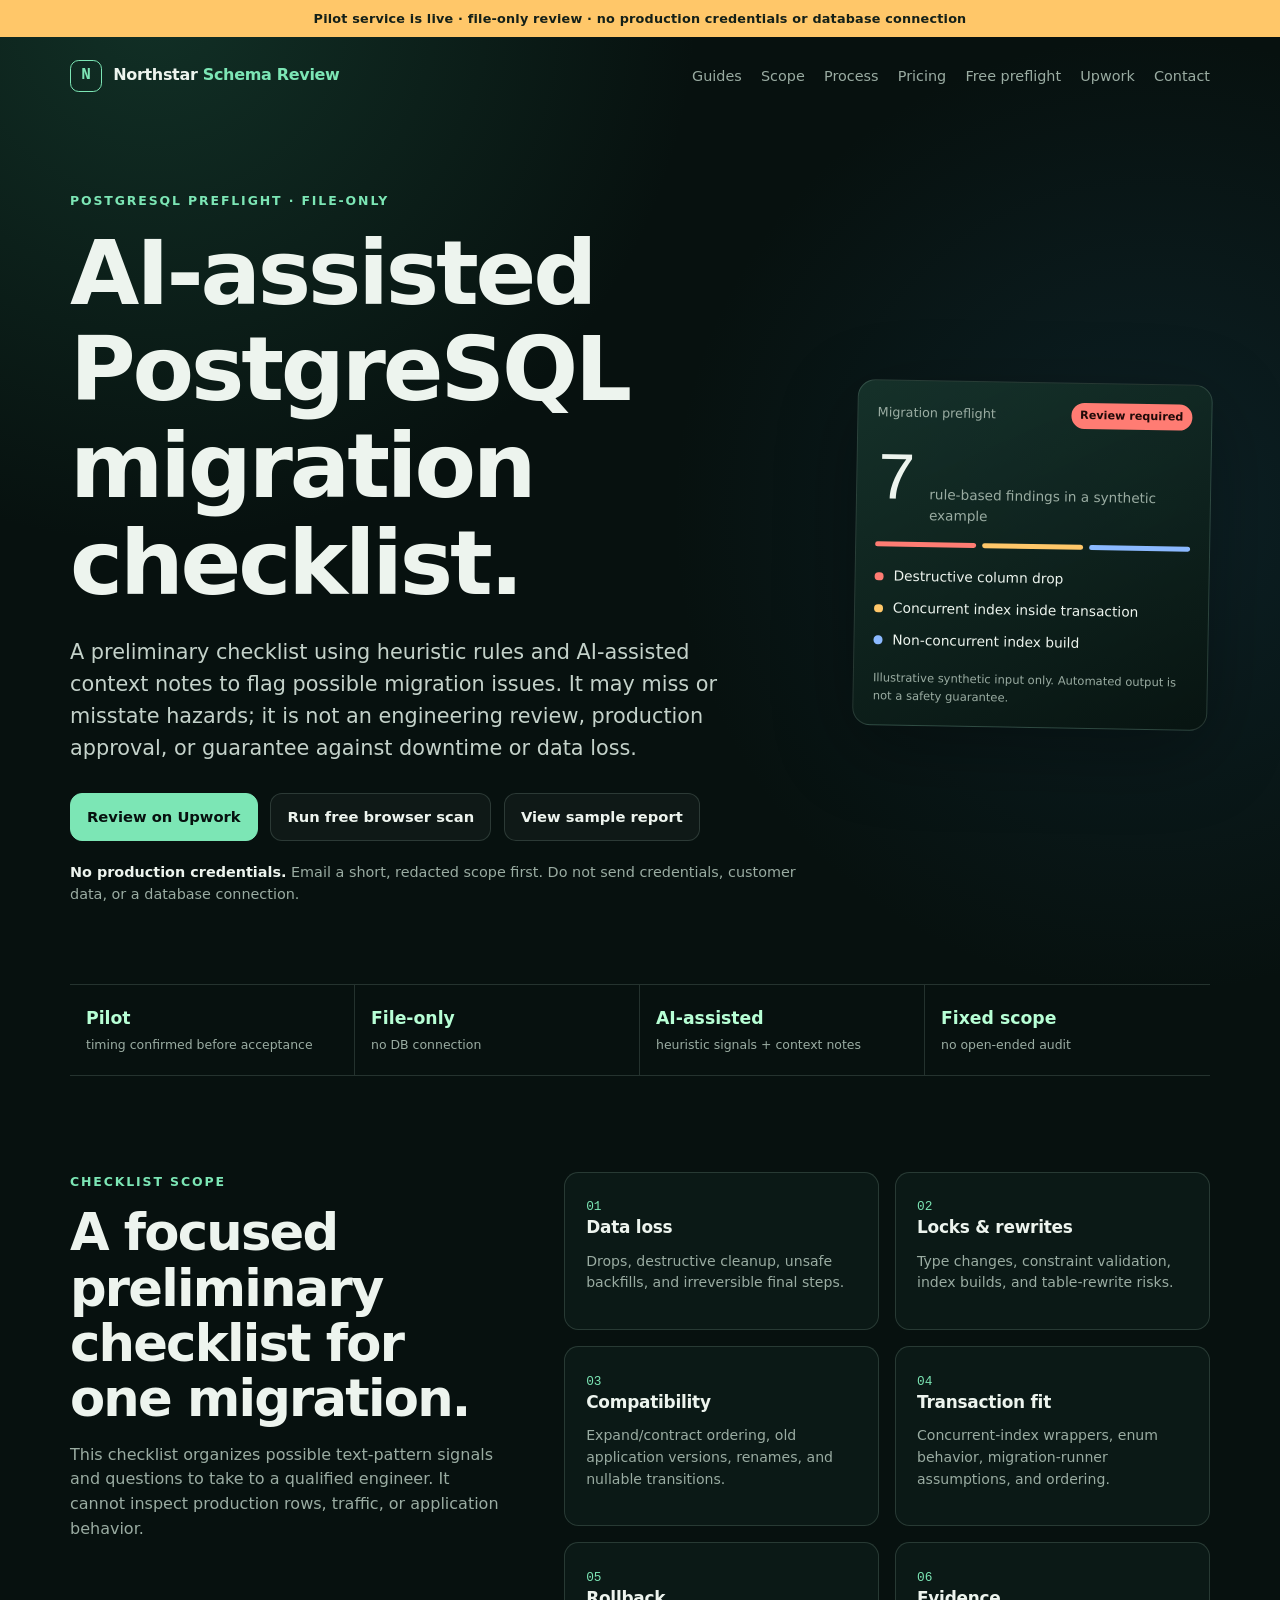
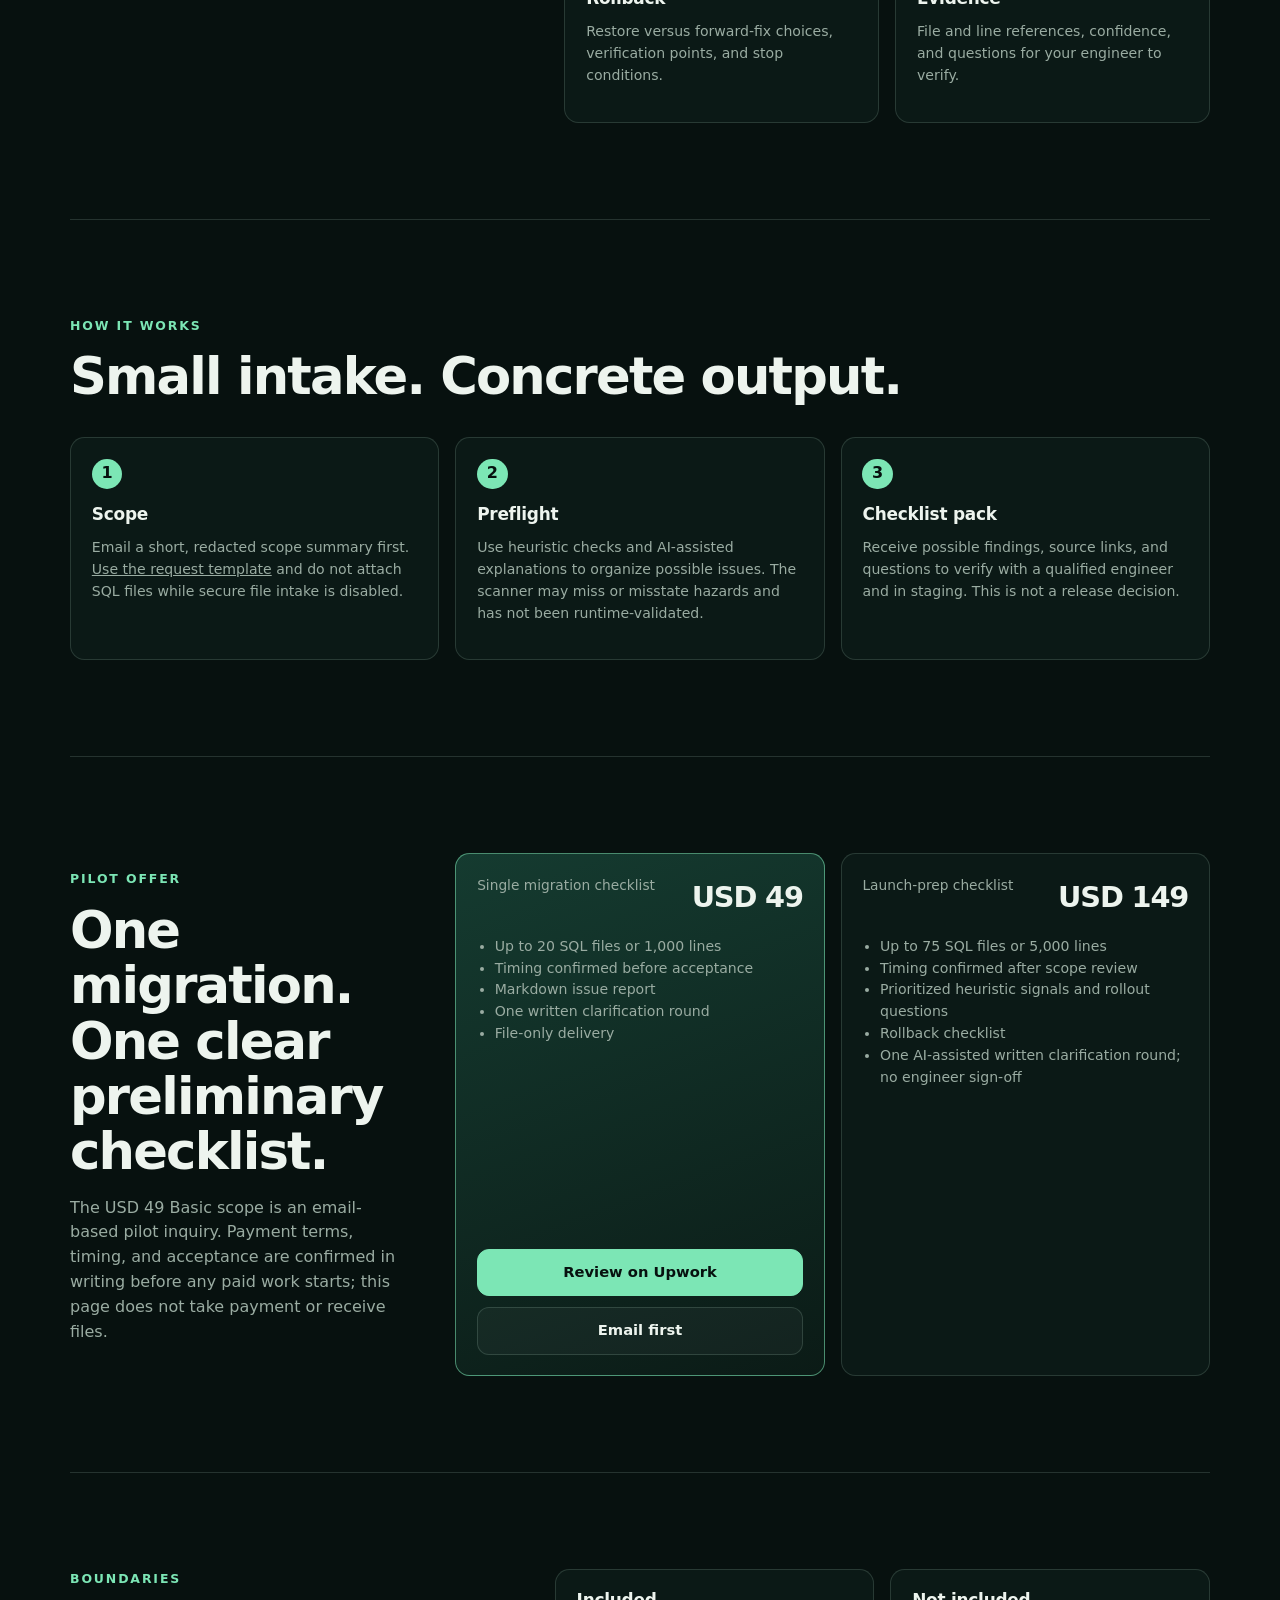
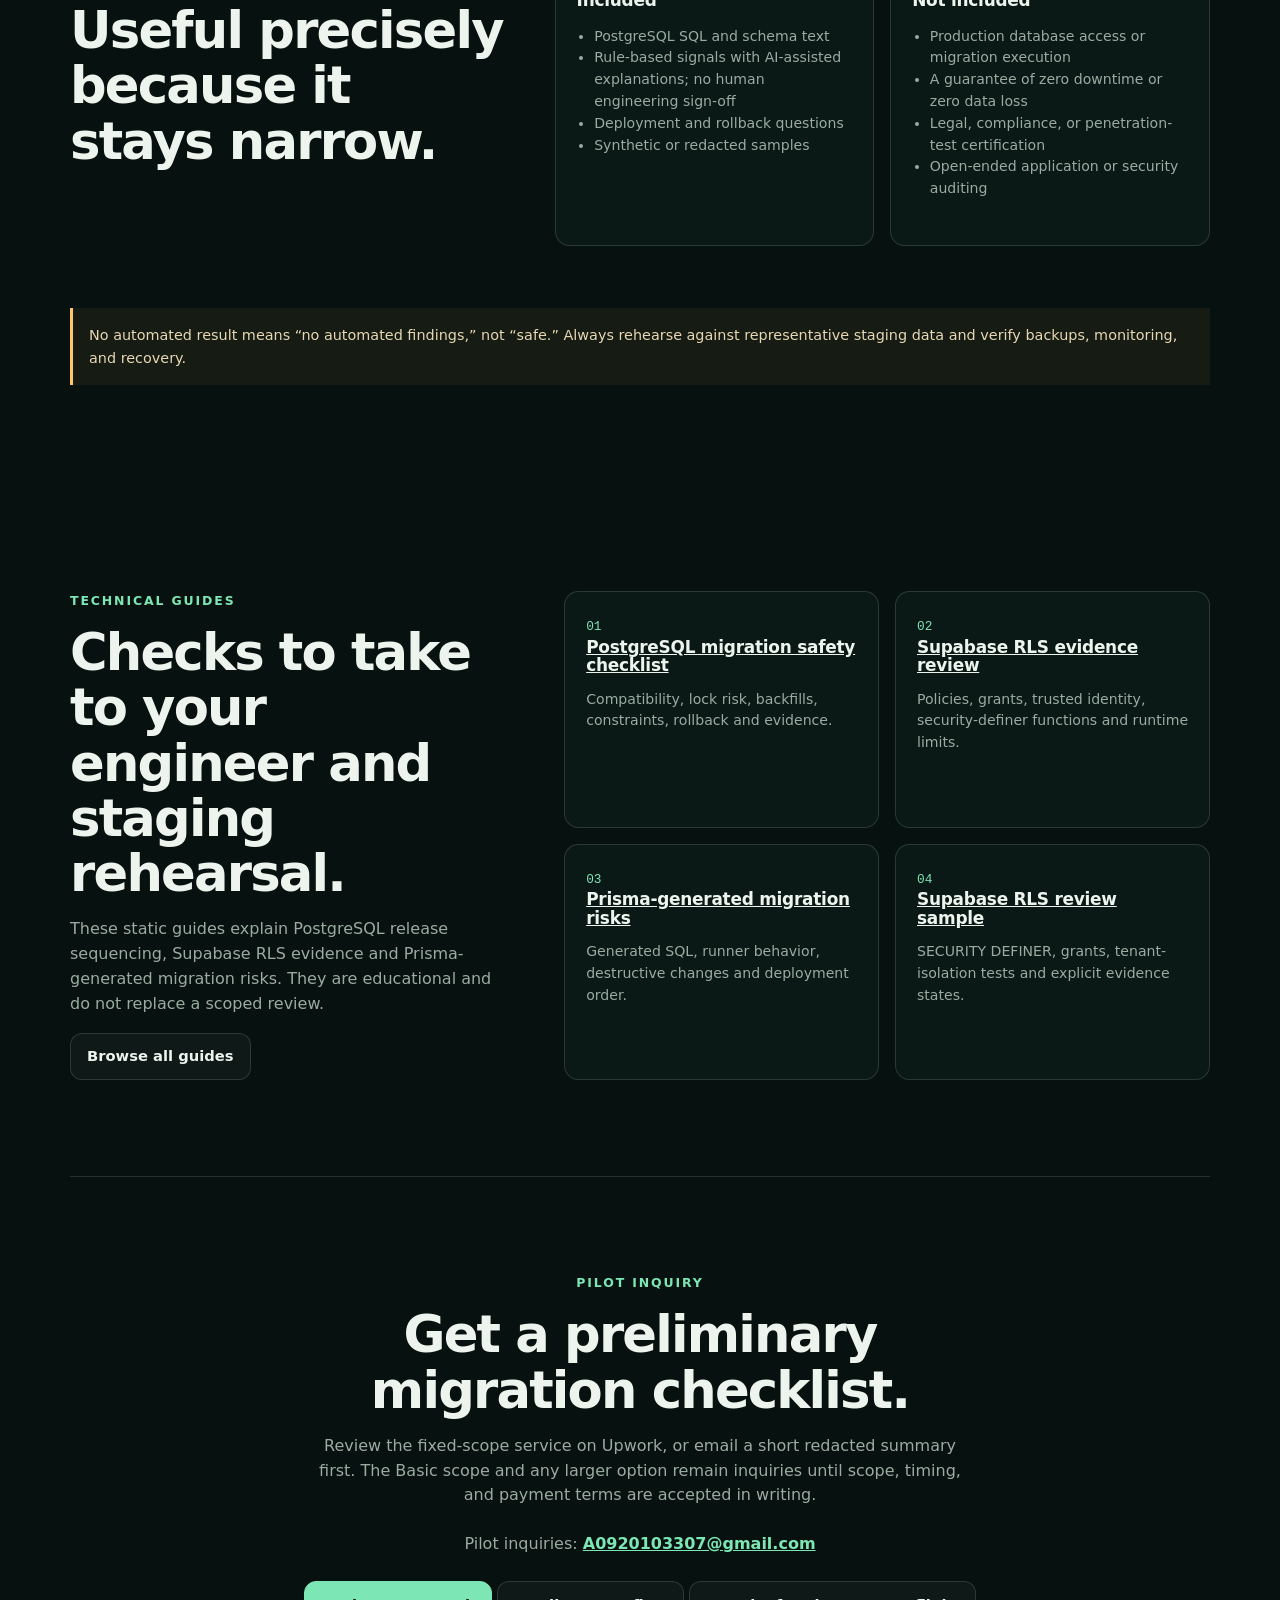
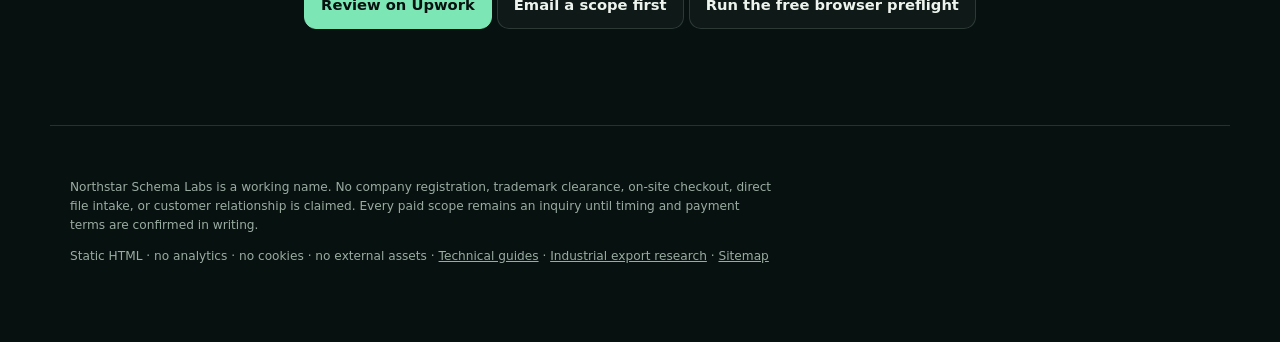
==== commit 9058ba9a: "Add redacted PostgreSQL review intake template" ====
--- a/index.html
+++ b/index.html
@@ -135,7 +135,7 @@
       <p class="eyebrow">How it works</p>
       <h2>Small intake. Concrete output.</h2>
       <div class="steps">
-        <article><span class="step-number">1</span><h3>Scope</h3><p>Email a short, redacted scope summary first. Do not attach SQL files while secure file intake is disabled.</p></article>
+        <article><span class="step-number">1</span><h3>Scope</h3><p>Email a short, redacted scope summary first. <a href="review-intake.html">Use the request template</a> and do not attach SQL files while secure file intake is disabled.</p></article>
         <article><span class="step-number">2</span><h3>Preflight</h3><p>Use heuristic checks and AI-assisted explanations to organize possible issues. The scanner may miss or misstate hazards and has not been runtime-validated.</p></article>
         <article><span class="step-number">3</span><h3>Checklist pack</h3><p>Receive possible findings, source links, and questions to verify with a qualified engineer and in staging. This is not a release decision.</p></article>
       </div>
